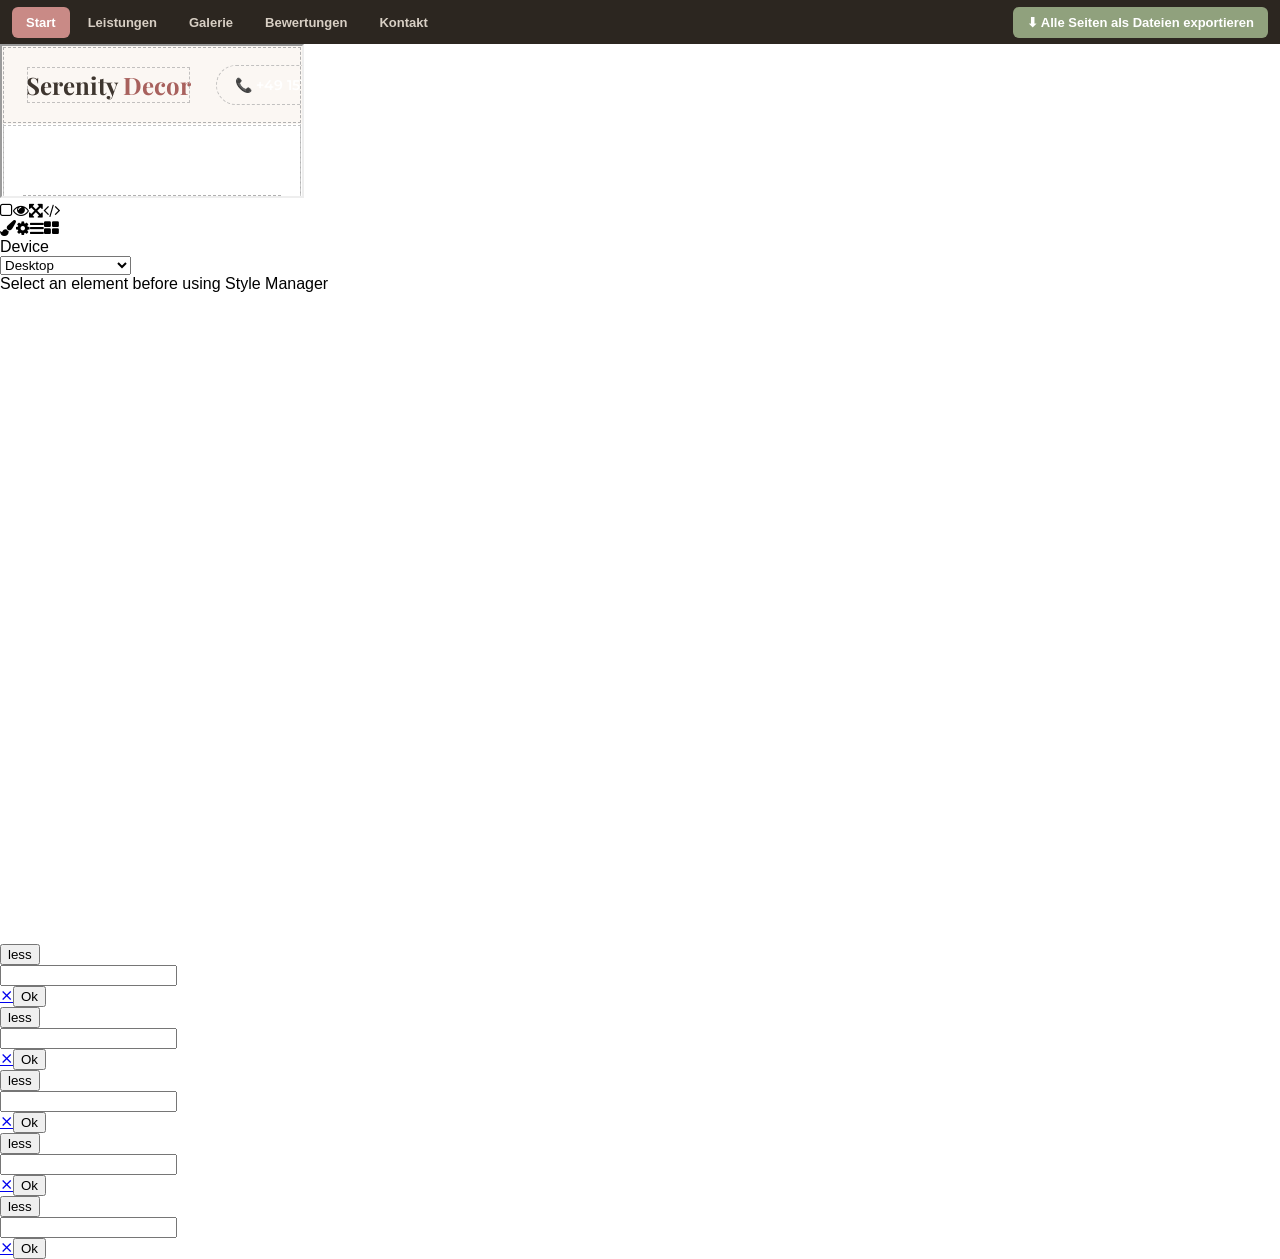
==== index.html @ b0209406 "Initial commit: Serenity Decor GrapesJS test site Co-Authored-By: Claude Sonnet 5 <noreply@anthropic" ====
<!DOCTYPE html>
<html lang="de">
<head>
  <meta charset="UTF-8" />
  <title>Serenity Decor – Editor</title>
  <link rel="stylesheet" href="assets/css/grapes.min.css" />
  <link rel="stylesheet" href="https://cdnjs.cloudflare.com/ajax/libs/font-awesome/4.7.0/css/font-awesome.min.css" />
  <style>
    html, body { margin: 0; height: 100%; font-family: sans-serif; }
    #page-switcher {
      height: 44px;
      background: #2c2620;
      display: flex;
      align-items: center;
      gap: 4px;
      padding: 0 12px;
      box-sizing: border-box;
    }
    #page-switcher button {
      background: transparent;
      border: none;
      color: #d8cfc4;
      font-size: 13px;
      font-weight: 600;
      padding: 8px 14px;
      border-radius: 6px;
      cursor: pointer;
    }
    #page-switcher button:hover { background: #3d362d; color: #fff; }
    #page-switcher button.active { background: #c98a86; color: #fff; }
    #page-switcher .spacer { flex: 1; }
    #page-switcher .export-btn {
      background: #90a17d;
      color: #fff;
    }
    #page-switcher .export-btn:hover { background: #798968; }
    #gjs { height: calc(100vh - 44px); }
  </style>
</head>
<body>
  <div id="page-switcher">
    <button data-page="start" class="active">Start</button>
    <button data-page="leistungen">Leistungen</button>
    <button data-page="galerie">Galerie</button>
    <button data-page="bewertungen">Bewertungen</button>
    <button data-page="kontakt">Kontakt</button>
    <div class="spacer"></div>
    <button class="export-btn" id="export-all-btn">⬇ Alle Seiten als Dateien exportieren</button>
  </div>
  <div id="gjs"></div>

  <script src="assets/grapes.min.js"></script>
  <script>
    // ---------- Wiederkehrende Bausteine (Header/Footer auf jeder Seite) ----------
    var headerHtml = `
<header class="site-header" id="top">
  <div class="header-inner">
    <a class="logo" data-page="start" href="#">Serenity <span>Decor</span></a>
    <nav class="main-nav">
      <a class="nav-link" data-page="start" href="#">Start</a>
      <a class="nav-link" data-page="start" data-anchor="ueber-uns" href="#">Über uns</a>
      <a class="nav-link" data-page="leistungen" href="#">Leistungen</a>
      <a class="nav-link" data-page="galerie" href="#">Galerie</a>
      <a class="nav-link" data-page="bewertungen" href="#">Bewertungen</a>
      <a class="nav-link" data-page="kontakt" href="#">Kontakt</a>
    </nav>
    <a href="tel:+4915146570120" class="btn-call">📞 +49 1514 6570120</a>
  </div>
</header>`;

    var footerHtml = `
<footer class="site-footer">
  <div class="footer-inner">
    <div class="footer-brand">Serenity <span>Decor</span></div>
    <p>Im Hain 10, 35041 Marburg · <a href="tel:+4915146570120">+49 1514 6570120</a></p>
    <p class="footer-links"><a href="#" title="Instagram-Link bitte ergänzen">📷 Instagram</a></p>
    <p class="footer-copy">© 2026 Serenity Decor – Hochzeitsfloristik &amp; Dekoration</p>
  </div>
</footer>`;

    // ---------- Seiteninhalte ----------
    var heroHtml = `
<section class="hero">
  <div class="hero-content">
    <p class="hero-eyebrow">Hochzeitsfloristik &amp; Dekoration in Marburg</p>
    <h1>Ihre Hochzeit,<br>zauberhaft in Szene gesetzt</h1>
    <p class="hero-text">Serenity Decor verwandelt Ihren großen Tag mit liebevoll gestalteten Blumenarrangements und stilvoller Dekoration in ein unvergessliches Erlebnis – ganz nach Ihren Vorstellungen.</p>
    <div class="hero-actions">
      <a href="tel:+4915146570120" class="btn-primary">Jetzt Beratung anfragen</a>
      <a class="btn-secondary" data-page="galerie" href="#">Unsere Arbeiten ansehen</a>
    </div>
    <div class="hero-rating">
      <span class="stars">★★★★★</span>
      <span>5,0 von 12 Google-Bewertungen</span>
    </div>
  </div>
</section>`;

    var aboutHtml = `
<section class="about" id="ueber-uns">
  <div class="about-inner">
    <div class="about-text">
      <p class="section-eyebrow">Über uns</p>
      <h2>Mit Liebe zum Detail für Ihren schönsten Tag</h2>
      <p>Serenity Decor steht in Marburg für individuelle Hochzeitsdekoration und -floristik, die genau zu Ihrer Geschichte passt. Von der ersten Beratung bis zum letzten Handgriff am Hochzeitstag begleiten wir Sie persönlich – mit Gespür für Details, frischen Blumen und einem Konzept, das perfekt zu Ihrem Fest passt.</p>
      <ul class="about-points">
        <li>✨ Individuelle Konzepte statt Standardlösungen</li>
        <li>🌿 Frische, sorgfältig ausgewählte Blumen</li>
        <li>🤍 Persönliche Beratung von Anfang bis Ende</li>
      </ul>
    </div>
    <div class="about-badge">
      <div class="badge-circle">
        <span class="badge-number">5,0</span>
        <span class="badge-stars">★★★★★</span>
        <span class="badge-label">12 Google-<br>Bewertungen</span>
      </div>
    </div>
  </div>
</section>`;

    var servicesHtml = `
<section class="services" id="leistungen-inhalt">
  <p class="section-eyebrow center">Leistungen</p>
  <h2 class="center">Alles für Ihre Traumhochzeit</h2>
  <div class="services-grid">
    <div class="service-card">
      <div class="service-icon">💐</div>
      <h3>Brautstrauß &amp; Ansteckblumen</h3>
      <p>Individuell gestaltete Brautsträuße, Anstecker und Blumenschmuck für das gesamte Hochzeitsteam.</p>
    </div>
    <div class="service-card">
      <div class="service-icon">🌸</div>
      <h3>Raum- &amp; Tischdekoration</h3>
      <p>Stimmungsvolle Dekorationskonzepte für Trauung und Feier – abgestimmt auf Ihre Location und Ihren Stil.</p>
    </div>
    <div class="service-card">
      <div class="service-icon">🕊️</div>
      <h3>Zeremonie &amp; Blumenbögen</h3>
      <p>Blumenbögen, Altar- und Zeremoniedekoration, die Ihrem "Ja-Wort" den perfekten Rahmen geben.</p>
    </div>
    <div class="service-card">
      <div class="service-icon">✨</div>
      <h3>Individuelle Beratung</h3>
      <p>Gemeinsam entwickeln wir ein Konzept, das genau zu Ihrer Persönlichkeit und Ihrem Budget passt.</p>
    </div>
  </div>
</section>`;

    var galleryHtml = `
<section class="gallery" id="galerie-inhalt">
  <p class="section-eyebrow center">Galerie</p>
  <h2 class="center">Ein Eindruck unserer Arbeit</h2>
  <p class="gallery-note center">Echte Fotos folgen – weitere Impressionen finden Sie schon jetzt auf unserem Instagram-Profil.</p>
  <div class="gallery-grid">
    <div class="gallery-item ph-1"><span>🌷</span></div>
    <div class="gallery-item ph-2"><span>💐</span></div>
    <div class="gallery-item ph-3"><span>🌿</span></div>
    <div class="gallery-item ph-4"><span>🕊️</span></div>
    <div class="gallery-item ph-5"><span>🌸</span></div>
    <div class="gallery-item ph-6"><span>✨</span></div>
  </div>
</section>`;

    var testimonialsHtml = `
<section class="testimonials" id="bewertungen-inhalt">
  <p class="section-eyebrow center">Bewertungen</p>
  <h2 class="center">Was unsere Kund:innen sagen</h2>
  <div class="rating-summary">
    <span class="rating-number">5,0</span>
    <span class="rating-stars">★★★★★</span>
    <span class="rating-count">12 Bewertungen bei Google</span>
  </div>
  <div class="testimonial-grid">
    <div class="testimonial-card">
      <div class="testimonial-stars">★★★★★</div>
      <p>„We were so happy with our wedding decorations! Everything was beautifully done, exactly as we envisioned, and even better than expected.“</p>
      <span class="testimonial-author">– Anita K.</span>
    </div>
    <div class="testimonial-card">
      <div class="testimonial-stars">★★★★★</div>
      <p>„I am absolutely delighted with the service and creativity of this decoration and floral company. Every detail was thoughtfully planned and executed to perfection.“</p>
      <span class="testimonial-author">– Katja R.</span>
    </div>
    <div class="testimonial-card">
      <div class="testimonial-stars">★★★★★</div>
      <p>„Tolle Dekoration, große Auswahl und freundlicher Service. Wir waren sehr zufrieden und können das Unternehmen gerne weiterempfehlen.“</p>
      <span class="testimonial-author">– Emil B.</span>
    </div>
    <div class="testimonial-card">
      <div class="testimonial-stars">★★★★★</div>
      <p>„Sehr kompetente und freundliche Beratung! Bin total zufrieden, die Einrichtung war super! Vielen Dank.“</p>
      <span class="testimonial-author">– Dasha</span>
    </div>
    <div class="testimonial-card">
      <div class="testimonial-stars">★★★★★</div>
      <p>„Wunderschöne Blumenarrangements und erstklassiger Service. Absolut empfehlenswert! Die Blumen waren frisch, liebevoll gestaltet und genau nach meinen Wünschen.“</p>
      <span class="testimonial-author">– Nadiya K.</span>
    </div>
    <div class="testimonial-card">
      <div class="testimonial-stars">★★★★★</div>
      <p>„Ausgezeichnetes Unternehmen! Alles wurde schnell, effizient und professionell erledigt. Ich kann sie uneingeschränkt empfehlen!“</p>
      <span class="testimonial-author">– Rostislav S.</span>
    </div>
  </div>
  <div class="center">
    <a class="btn-secondary" href="https://www.google.com/maps/place/Serenity+Decor/@50.8335557,8.7577861,17z/data=!4m7!3m6!1s0x47bc63000c067361:0x24277136faa9cd82!4b1!8m2!3d50.8335523!4d8.760361!16s%2Fg%2F11zbqkp6zj" target="_blank" rel="noopener">Alle Bewertungen bei Google ansehen</a>
  </div>
</section>`;

    var contactHtml = `
<section class="contact" id="kontakt-inhalt">
  <div class="contact-inner">
    <div class="contact-info">
      <p class="section-eyebrow">Kontakt</p>
      <h2>Lassen Sie uns Ihre Hochzeit planen</h2>
      <p>Melden Sie sich gerne für ein unverbindliches Beratungsgespräch – wir freuen uns darauf, Ihre Ideen kennenzulernen.</p>
      <ul class="contact-list">
        <li>📍 Im Hain 10, 35041 Marburg</li>
        <li>📞 <a href="tel:+4915146570120">+49 1514 6570120</a></li>
        <li>⭐ 5,0 · 12 Bewertungen bei Google</li>
      </ul>
      <a href="tel:+4915146570120" class="btn-primary">Jetzt anrufen</a>
    </div>
    <div class="contact-map">
      <iframe src="https://www.google.com/maps?q=Serenity+Decor+Im+Hain+10+35041+Marburg&output=embed" width="100%" height="350" style="border:0; border-radius: 16px;" allowfullscreen="" loading="lazy" referrerpolicy="no-referrer-when-downgrade"></iframe>
    </div>
  </div>
</section>`;

    // ---------- Gemeinsames CSS (gilt für alle Seiten) ----------
    var pageCss = `
:root {
  --ivory: #fbf7f2;
  --ivory-dark: #f3ebe2;
  --rose: #c98a86;
  --rose-dark: #a8615d;
  --sage: #90a17d;
  --sage-dark: #798968;
  --charcoal: #3e362f;
  --text-muted: #7c7268;
  --gold: #c9a15a;
  --font-display: 'Playfair Display', Georgia, serif;
  --font-body: 'Montserrat', 'Segoe UI', sans-serif;
}
* { box-sizing: border-box; }
html, body {
  margin: 0;
  padding: 0;
  font-family: var(--font-body);
  color: var(--charcoal);
  background: var(--ivory);
  line-height: 1.6;
}
h1, h2, h3 { font-family: var(--font-display); font-weight: 600; margin: 0 0 16px; color: var(--charcoal); }
p { margin: 0 0 16px; color: var(--text-muted); }
a { text-decoration: none; color: inherit; }
.center { text-align: center; }
.section-eyebrow {
  text-transform: uppercase;
  letter-spacing: 2px;
  font-size: 13px;
  font-weight: 600;
  color: var(--rose-dark);
  margin-bottom: 10px;
}

/* Header */
.site-header {
  position: sticky;
  top: 0;
  z-index: 50;
  background: rgba(251, 247, 242, 0.92);
  backdrop-filter: blur(6px);
  border-bottom: 1px solid var(--ivory-dark);
}
.header-inner {
  max-width: 1140px;
  margin: 0 auto;
  padding: 18px 24px;
  display: flex;
  align-items: center;
  justify-content: space-between;
  gap: 24px;
}
.logo {
  font-family: var(--font-display);
  font-size: 24px;
  font-weight: 700;
  color: var(--charcoal);
  white-space: nowrap;
  cursor: pointer;
}
.logo span { color: var(--rose-dark); }
.main-nav { display: flex; gap: 26px; flex-wrap: wrap; }
.main-nav a {
  font-size: 14px;
  font-weight: 500;
  color: var(--charcoal);
  transition: color 0.2s;
  cursor: pointer;
  padding-bottom: 2px;
  border-bottom: 2px solid transparent;
}
.main-nav a:hover { color: var(--rose-dark); }
.main-nav a.active { color: var(--rose-dark); border-bottom-color: var(--rose-dark); }
.btn-call {
  background: var(--rose);
  color: #fff;
  padding: 10px 20px;
  border-radius: 30px;
  font-size: 14px;
  font-weight: 600;
  white-space: nowrap;
  transition: background 0.2s;
}
.btn-call:hover { background: var(--rose-dark); }

/* Hero */
.hero {
  padding: 100px 24px 90px;
  background: radial-gradient(circle at 20% 20%, #f6e3de 0%, var(--ivory) 55%), linear-gradient(180deg, var(--ivory) 0%, var(--ivory-dark) 100%);
  text-align: center;
}
.hero-content { max-width: 760px; margin: 0 auto; }
.hero-eyebrow {
  text-transform: uppercase;
  letter-spacing: 2px;
  font-size: 13px;
  font-weight: 600;
  color: var(--sage-dark);
  margin-bottom: 18px;
}
.hero h1 {
  font-size: 48px;
  line-height: 1.2;
  margin-bottom: 22px;
}
.hero-text { font-size: 17px; max-width: 560px; margin: 0 auto 32px; }
.hero-actions {
  display: flex;
  gap: 16px;
  justify-content: center;
  flex-wrap: wrap;
  margin-bottom: 28px;
}
.btn-primary {
  background: var(--rose);
  color: #fff;
  padding: 14px 30px;
  border-radius: 30px;
  font-weight: 600;
  font-size: 15px;
  transition: background 0.2s, transform 0.2s;
  display: inline-block;
  cursor: pointer;
}
.btn-primary:hover { background: var(--rose-dark); transform: translateY(-2px); }
.btn-secondary {
  background: transparent;
  color: var(--charcoal);
  padding: 14px 30px;
  border-radius: 30px;
  font-weight: 600;
  font-size: 15px;
  border: 2px solid var(--charcoal);
  transition: all 0.2s;
  display: inline-block;
  cursor: pointer;
}
.btn-secondary:hover { background: var(--charcoal); color: #fff; }
.hero-rating {
  display: flex;
  gap: 10px;
  justify-content: center;
  align-items: center;
  font-size: 14px;
  color: var(--text-muted);
  font-weight: 600;
}
.stars, .rating-stars, .badge-stars, .testimonial-stars { color: var(--gold); letter-spacing: 2px; }

/* About */
.about { padding: 90px 24px; }
.about-inner {
  max-width: 1140px;
  margin: 0 auto;
  display: grid;
  grid-template-columns: 1.4fr 0.8fr;
  gap: 60px;
  align-items: center;
}
.about-text h2 { font-size: 34px; }
.about-points { list-style: none; padding: 0; margin: 24px 0 0; }
.about-points li { margin-bottom: 12px; font-weight: 500; }
.about-badge { display: flex; justify-content: center; }
.badge-circle {
  width: 220px;
  height: 220px;
  border-radius: 50%;
  background: linear-gradient(135deg, var(--rose) 0%, var(--sage) 100%);
  color: #fff;
  display: flex;
  flex-direction: column;
  align-items: center;
  justify-content: center;
  text-align: center;
  box-shadow: 0 20px 40px rgba(168, 97, 93, 0.25);
}
.badge-number { font-family: var(--font-display); font-size: 42px; font-weight: 700; }
.badge-stars { color: #fff8e6; margin: 4px 0; }
.badge-label { font-size: 12px; opacity: 0.9; }

/* Services */
.services { padding: 90px 24px; background: var(--ivory-dark); min-height: calc(100vh - 74px); }
.services h2 { font-size: 34px; max-width: 600px; margin: 0 auto 50px; }
.services-grid {
  max-width: 1140px;
  margin: 0 auto;
  display: grid;
  grid-template-columns: repeat(4, 1fr);
  gap: 24px;
}
.service-card {
  background: #fff;
  padding: 32px 24px;
  border-radius: 18px;
  text-align: center;
  box-shadow: 0 10px 30px rgba(62, 54, 47, 0.06);
  transition: transform 0.2s;
}
.service-card:hover { transform: translateY(-6px); }
.service-icon { font-size: 36px; margin-bottom: 16px; }
.service-card h3 { font-size: 18px; margin-bottom: 10px; }
.service-card p { font-size: 14px; margin-bottom: 0; }

/* Gallery */
.gallery { padding: 90px 24px; min-height: calc(100vh - 74px); }
.gallery h2 { font-size: 34px; max-width: 600px; margin: 0 auto 10px; }
.gallery-note { max-width: 500px; margin: 0 auto 40px; font-size: 14px; }
.gallery-grid {
  max-width: 1140px;
  margin: 0 auto;
  display: grid;
  grid-template-columns: repeat(3, 1fr);
  gap: 20px;
}
.gallery-item {
  aspect-ratio: 4 / 3;
  border-radius: 18px;
  display: flex;
  align-items: center;
  justify-content: center;
  font-size: 48px;
}
.ph-1 { background: linear-gradient(135deg, #f3d9d4, #e8b8b0); }
.ph-2 { background: linear-gradient(135deg, #e3ead9, #c3d4ae); }
.ph-3 { background: linear-gradient(135deg, #f6e9dc, #e8cfa9); }
.ph-4 { background: linear-gradient(135deg, #ece1f0, #d3b8dd); }
.ph-5 { background: linear-gradient(135deg, #fde3e9, #f3b8c6); }
.ph-6 { background: linear-gradient(135deg, #dfeee8, #b3d8c9); }

/* Testimonials */
.testimonials { padding: 90px 24px; background: var(--ivory-dark); min-height: calc(100vh - 74px); }
.testimonials h2 { font-size: 34px; max-width: 600px; margin: 0 auto 24px; }
.rating-summary {
  display: flex;
  gap: 14px;
  align-items: center;
  justify-content: center;
  margin-bottom: 46px;
  font-weight: 600;
}
.rating-number { font-family: var(--font-display); font-size: 28px; }
.rating-count { color: var(--text-muted); font-weight: 500; font-size: 14px; }
.testimonial-grid {
  max-width: 1140px;
  margin: 0 auto 40px;
  display: grid;
  grid-template-columns: repeat(3, 1fr);
  gap: 24px;
}
.testimonial-card {
  background: #fff;
  padding: 28px 24px;
  border-radius: 18px;
  box-shadow: 0 10px 30px rgba(62, 54, 47, 0.06);
}
.testimonial-card p { font-size: 14px; color: var(--charcoal); margin-bottom: 16px; }
.testimonial-author { font-size: 13px; font-weight: 600; color: var(--rose-dark); }

/* Contact */
.contact { padding: 90px 24px; min-height: calc(100vh - 74px); }
.contact-inner {
  max-width: 1140px;
  margin: 0 auto;
  display: grid;
  grid-template-columns: 1fr 1fr;
  gap: 50px;
  align-items: center;
}
.contact-info h2 { font-size: 34px; }
.contact-list { list-style: none; padding: 0; margin: 24px 0 32px; }
.contact-list li { margin-bottom: 12px; font-weight: 500; }
.contact-list a { color: var(--rose-dark); font-weight: 600; }
.contact-map iframe { display: block; width: 100%; }

/* Footer */
.site-footer { background: var(--charcoal); color: #f3ebe2; padding: 50px 24px; }
.footer-inner { max-width: 1140px; margin: 0 auto; text-align: center; }
.footer-brand { font-family: var(--font-display); font-size: 22px; margin-bottom: 10px; }
.footer-brand span { color: var(--rose); }
.footer-inner p { color: #cfc3b8; font-size: 14px; margin-bottom: 8px; }
.footer-links a { color: #f3ebe2; font-weight: 600; }
.footer-copy { font-size: 12px; opacity: 0.7; margin-top: 16px; }

/* Responsive */
@media (max-width: 900px) {
  .main-nav { display: none; }
  .hero h1 { font-size: 34px; }
  .about-inner { grid-template-columns: 1fr; }
  .about-badge { order: -1; }
  .services-grid { grid-template-columns: repeat(2, 1fr); }
  .testimonial-grid { grid-template-columns: 1fr; }
  .contact-inner { grid-template-columns: 1fr; }
}
@media (max-width: 560px) {
  .services-grid { grid-template-columns: 1fr; }
  .gallery-grid { grid-template-columns: repeat(2, 1fr); }
  .hero { padding: 70px 20px 60px; }
}
`;

    // ---------- Seiten zusammensetzen ----------
    var pages = [
      { id: 'start', name: 'Start', body: heroHtml + aboutHtml },
      { id: 'leistungen', name: 'Leistungen', body: servicesHtml },
      { id: 'galerie', name: 'Galerie', body: galleryHtml },
      { id: 'bewertungen', name: 'Bewertungen', body: testimonialsHtml },
      { id: 'kontakt', name: 'Kontakt', body: contactHtml }
    ];

    var editor = grapesjs.init({
      container: '#gjs',
      height: '100%',
      fromElement: false,
      storageManager: { type: 'local', id: 'serenity-decor-v2-', autosave: true, stepsBeforeSave: 1 },
      canvas: {
        styles: [
          'https://fonts.googleapis.com/css2?family=Playfair+Display:wght@600;700&family=Montserrat:wght@400;500;600;700&display=swap'
        ]
      },
      blockManager: {
        appendTo: '#blocks',
        blocks: [
          { id: 'section', label: 'Sektion', category: 'Layout', content: '<section style="padding:60px 24px;"><div style="max-width:1140px;margin:0 auto;"><h2>Neue Sektion</h2><p>Text hier einfügen …</p></div></section>' },
          { id: 'text', label: 'Text', category: 'Basis', content: '<p>Neuer Textabschnitt – hier klicken und bearbeiten.</p>' },
          { id: 'heading', label: 'Überschrift', category: 'Basis', content: '<h2>Neue Überschrift</h2>' },
          { id: 'image', label: 'Bild', category: 'Basis', content: { type: 'image' } },
          { id: 'button', label: 'Button', category: 'Basis', content: '<a class="btn-primary" href="#">Button-Text</a>' },
          { id: 'two-col', label: '2 Spalten', category: 'Layout', content: '<div style="display:flex;gap:24px;padding:40px 24px;"><div style="flex:1;">Spalte 1</div><div style="flex:1;">Spalte 2</div></div>' }
        ]
      },
      pageManager: {
        pages: pages.map(function (p) {
          return { id: p.id, name: p.name, component: headerHtml + p.body + footerHtml, styles: pageCss };
        }),
        selected: 'start'
      },
    });

    // ---------- Navigation innerhalb des Editors: Klick auf Menüpunkt wechselt die Seite ----------
    var pendingAnchor = null;

    function highlightActiveNav(doc, pageId) {
      var links = doc.querySelectorAll('[data-page]');
      links.forEach(function (el) {
        el.classList.toggle('active', el.getAttribute('data-page') === pageId);
      });
    }

    function bindNavClicks(win, pageId) {
      var doc = win.document;
      highlightActiveNav(doc, pageId);
      doc.body.addEventListener('click', function (e) {
        var link = e.target.closest('[data-page]');
        if (!link) return;
        e.preventDefault();
        var targetPage = link.getAttribute('data-page');
        var anchor = link.getAttribute('data-anchor');
        if (targetPage === editor.Pages.getSelected().getId() && anchor) {
          var el = doc.getElementById(anchor);
          el && el.scrollIntoView({ behavior: 'smooth' });
          return;
        }
        pendingAnchor = anchor || null;
        editor.Pages.select(targetPage);
      });
    }

    editor.on('canvas:frame:load:body', function (e) {
      var pageId = editor.Pages.getSelected().getId();
      bindNavClicks(e.window, pageId);
      if (pendingAnchor) {
        var target = pendingAnchor;
        pendingAnchor = null;
        setTimeout(function () {
          var el = e.window.document.getElementById(target);
          el && el.scrollIntoView({ behavior: 'smooth' });
        }, 60);
      }
    });

    // ---------- Eigene Seiten-Schaltfläche oben (unabhängig vom Editor-Panel) ----------
    var switcherButtons = document.querySelectorAll('#page-switcher button[data-page]');
    switcherButtons.forEach(function (btn) {
      btn.addEventListener('click', function () {
        editor.Pages.select(btn.getAttribute('data-page'));
      });
    });
    editor.on('page:select', function (page) {
      var id = page.getId();
      switcherButtons.forEach(function (btn) {
        btn.classList.toggle('active', btn.getAttribute('data-page') === id);
      });
    });

    // ---------- Export: erzeugt aus den Seiten echte, eigenständige HTML-Dateien ----------
    var fileNameByPage = {
      start: 'index.html',
      leistungen: 'leistungen.html',
      galerie: 'galerie.html',
      bewertungen: 'bewertungen.html',
      kontakt: 'kontakt.html'
    };
    var titleByPage = {
      start: 'Serenity Decor – Hochzeitsfloristik & Dekoration in Marburg',
      leistungen: 'Leistungen – Serenity Decor',
      galerie: 'Galerie – Serenity Decor',
      bewertungen: 'Bewertungen – Serenity Decor',
      kontakt: 'Kontakt – Serenity Decor'
    };

    function toRealLink(html) {
      // Ersetzt die editor-internen data-page-Links durch echte href-Ziele
      Object.keys(fileNameByPage).forEach(function (pid) {
        var target = fileNameByPage[pid];
        html = html.split('data-page="' + pid + '" data-anchor="ueber-uns" href="#"')
          .join('href="index.html#ueber-uns"');
        html = html.split('data-page="' + pid + '" href="#"')
          .join('href="' + target + '"');
      });
      return html;
    }

    function buildStandaloneDoc(pageId) {
      var comp = editor.Pages.get(pageId).getMainComponent();
      var html = editor.getHtml({ component: comp });
      html = toRealLink(html);
      return '<!DOCTYPE html>\n<html lang="de">\n<head>\n<meta charset="UTF-8" />\n' +
        '<meta name="viewport" content="width=device-width, initial-scale=1" />\n' +
        '<title>' + titleByPage[pageId] + '</title>\n' +
        '<link rel="stylesheet" href="https://fonts.googleapis.com/css2?family=Playfair+Display:wght@600;700&family=Montserrat:wght@400;500;600;700&display=swap" />\n' +
        '<style>' + pageCss + '</style>\n</head>\n<body>\n' + html + '\n</body>\n</html>\n';
    }

    function downloadFile(filename, content) {
      var blob = new Blob([content], { type: 'text/html;charset=utf-8' });
      var url = URL.createObjectURL(blob);
      var a = document.createElement('a');
      a.href = url;
      a.download = filename;
      document.body.appendChild(a);
      a.click();
      document.body.removeChild(a);
      setTimeout(function () { URL.revokeObjectURL(url); }, 2000);
    }

    document.getElementById('export-all-btn').addEventListener('click', function () {
      pages.forEach(function (p, i) {
        setTimeout(function () {
          downloadFile(fileNameByPage[p.id], buildStandaloneDoc(p.id));
        }, i * 300); // leicht versetzt, damit der Browser nicht alle Downloads gleichzeitig blockiert
      });
    });
  </script>
</body>
</html>
---- assets/css/grapes.min.css ----
.CodeMirror{font-family:monospace;height:300px;color:black;direction:ltr}.CodeMirror-lines{padding:4px 0}.CodeMirror pre.CodeMirror-line,.CodeMirror pre.CodeMirror-line-like{padding:0 4px}.CodeMirror-scrollbar-filler,.CodeMirror-gutter-filler{background-color:white}.CodeMirror-gutters{border-right:1px solid #ddd;background-color:#f7f7f7;white-space:nowrap}.CodeMirror-linenumber{padding:0 3px 0 5px;min-width:20px;text-align:right;color:#999;white-space:nowrap}.CodeMirror-guttermarker{color:black}.CodeMirror-guttermarker-subtle{color:#999}.CodeMirror-cursor{border-left:1px solid black;border-right:none;width:0}.CodeMirror div.CodeMirror-secondarycursor{border-left:1px solid silver}.cm-fat-cursor .CodeMirror-cursor{width:auto;border:0 !important;background:#7e7}.cm-fat-cursor div.CodeMirror-cursors{z-index:1}.cm-fat-cursor-mark{background-color:rgba(20, 255, 20, 0.5);-webkit-animation:blink 1.06s steps(1) infinite;-moz-animation:blink 1.06s steps(1) infinite;animation:blink 1.06s steps(1) infinite}.cm-animate-fat-cursor{width:auto;-webkit-animation:blink 1.06s steps(1) infinite;-moz-animation:blink 1.06s steps(1) infinite;animation:blink 1.06s steps(1) infinite;background-color:#7e7}@-moz-keyframes blink{50%{background-color:transparent}}@-webkit-keyframes blink{50%{background-color:transparent}}@keyframes blink{50%{background-color:transparent}}.cm-tab{display:inline-block;text-decoration:inherit}.CodeMirror-rulers{position:absolute;left:0;right:0;top:-50px;bottom:0;overflow:hidden}.CodeMirror-ruler{border-left:1px solid #ccc;top:0;bottom:0;position:absolute}.cm-s-default .cm-header{color:blue}.cm-s-default .cm-quote{color:#090}.cm-negative{color:#d44}.cm-positive{color:#292}.cm-header,.cm-strong{font-weight:bold}.cm-em{font-style:italic}.cm-link{text-decoration:underline}.cm-strikethrough{text-decoration:line-through}.cm-s-default .cm-keyword{color:#708}.cm-s-default .cm-atom{color:#219}.cm-s-default .cm-number{color:#164}.cm-s-default .cm-def{color:blue}.cm-s-default .cm-variable-2{color:#05a}.cm-s-default .cm-variable-3,.cm-s-default .cm-type{color:#085}.cm-s-default .cm-comment{color:#a50}.cm-s-default .cm-string{color:#a11}.cm-s-default .cm-string-2{color:#f50}.cm-s-default .cm-meta{color:#555}.cm-s-default .cm-qualifier{color:#555}.cm-s-default .cm-builtin{color:#30a}.cm-s-default .cm-bracket{color:#997}.cm-s-default .cm-tag{color:#170}.cm-s-default .cm-attribute{color:#00c}.cm-s-default .cm-hr{color:#999}.cm-s-default .cm-link{color:#00c}.cm-s-default .cm-error{color:red}.cm-invalidchar{color:red}.CodeMirror-composing{border-bottom:2px solid}div.CodeMirror span.CodeMirror-matchingbracket{color:#0b0}div.CodeMirror span.CodeMirror-nonmatchingbracket{color:#a22}.CodeMirror-matchingtag{background:rgba(255, 150, 0, 0.3)}.CodeMirror-activeline-background{background:#e8f2ff}.CodeMirror{position:relative;overflow:hidden;background:white}.CodeMirror-scroll{overflow:scroll !important;margin-bottom:-50px;margin-right:-50px;padding-bottom:50px;height:100%;outline:none;position:relative}.CodeMirror-sizer{position:relative;border-right:50px solid transparent}.CodeMirror-vscrollbar,.CodeMirror-hscrollbar,.CodeMirror-scrollbar-filler,.CodeMirror-gutter-filler{position:absolute;z-index:6;display:none;outline:none}.CodeMirror-vscrollbar{right:0;top:0;overflow-x:hidden;overflow-y:scroll}.CodeMirror-hscrollbar{bottom:0;left:0;overflow-y:hidden;overflow-x:scroll}.CodeMirror-scrollbar-filler{right:0;bottom:0}.CodeMirror-gutter-filler{left:0;bottom:0}.CodeMirror-gutters{position:absolute;left:0;top:0;min-height:100%;z-index:3}.CodeMirror-gutter{white-space:normal;height:100%;display:inline-block;vertical-align:top;margin-bottom:-50px}.CodeMirror-gutter-wrapper{position:absolute;z-index:4;background:none !important;border:none !important}.CodeMirror-gutter-background{position:absolute;top:0;bottom:0;z-index:4}.CodeMirror-gutter-elt{position:absolute;cursor:default;z-index:4}.CodeMirror-gutter-wrapper ::selection{background-color:transparent}.CodeMirror-gutter-wrapper ::-moz-selection{background-color:transparent}.CodeMirror-lines{cursor:text;min-height:1px}.CodeMirror pre.CodeMirror-line,.CodeMirror pre.CodeMirror-line-like{-moz-border-radius:0;-webkit-border-radius:0;border-radius:0;border-width:0;background:transparent;font-family:inherit;font-size:inherit;margin:0;white-space:pre;word-wrap:normal;line-height:inherit;color:inherit;z-index:2;position:relative;overflow:visible;-webkit-tap-highlight-color:transparent;-webkit-font-variant-ligatures:contextual;font-variant-ligatures:contextual}.CodeMirror-wrap pre.CodeMirror-line,.CodeMirror-wrap pre.CodeMirror-line-like{word-wrap:break-word;white-space:pre-wrap;word-break:normal}.CodeMirror-linebackground{position:absolute;left:0;right:0;top:0;bottom:0;z-index:0}.CodeMirror-linewidget{position:relative;z-index:2;padding:.1px}.CodeMirror-rtl pre{direction:rtl}.CodeMirror-code{outline:none}.CodeMirror-scroll,.CodeMirror-sizer,.CodeMirror-gutter,.CodeMirror-gutters,.CodeMirror-linenumber{-moz-box-sizing:content-box;box-sizing:content-box}.CodeMirror-measure{position:absolute;width:100%;height:0;overflow:hidden;visibility:hidden}.CodeMirror-cursor{position:absolute;pointer-events:none}.CodeMirror-measure pre{position:static}div.CodeMirror-cursors{visibility:hidden;position:relative;z-index:3}div.CodeMirror-dragcursors{visibility:visible}.CodeMirror-focused div.CodeMirror-cursors{visibility:visible}.CodeMirror-selected{background:#d9d9d9}.CodeMirror-focused .CodeMirror-selected{background:#d7d4f0}.CodeMirror-crosshair{cursor:crosshair}.CodeMirror-line::selection,.CodeMirror-line>span::selection,.CodeMirror-line>span>span::selection{background:#d7d4f0}.CodeMirror-line::-moz-selection,.CodeMirror-line>span::-moz-selection,.CodeMirror-line>span>span::-moz-selection{background:#d7d4f0}.cm-searching{background-color:#ffa;background-color:rgba(255, 255, 0, 0.4)}.cm-force-border{padding-right:.1px}@media print{.CodeMirror div.CodeMirror-cursors{visibility:hidden}}.cm-tab-wrap-hack:after{content:""}span.CodeMirror-selectedtext{background:none}.cm-s-hopscotch.CodeMirror{background:#322931;color:#d5d3d5}.cm-s-hopscotch div.CodeMirror-selected{background:#433b42 !important}.cm-s-hopscotch .CodeMirror-gutters{background:#322931;border-right:0px}.cm-s-hopscotch .CodeMirror-linenumber{color:#797379}.cm-s-hopscotch .CodeMirror-cursor{border-left:1px solid #989498 !important}.cm-s-hopscotch span.cm-comment{color:#b33508}.cm-s-hopscotch span.cm-atom{color:#c85e7c}.cm-s-hopscotch span.cm-number{color:#c85e7c}.cm-s-hopscotch span.cm-property,.cm-s-hopscotch span.cm-attribute{color:#8fc13e}.cm-s-hopscotch span.cm-keyword{color:#dd464c}.cm-s-hopscotch span.cm-string{color:#fdcc59}.cm-s-hopscotch span.cm-variable{color:#8fc13e}.cm-s-hopscotch span.cm-variable-2{color:#1290bf}.cm-s-hopscotch span.cm-def{color:#fd8b19}.cm-s-hopscotch span.cm-error{background:#dd464c;color:#989498}.cm-s-hopscotch span.cm-bracket{color:#d5d3d5}.cm-s-hopscotch span.cm-tag{color:#dd464c}.cm-s-hopscotch span.cm-link{color:#c85e7c}.cm-s-hopscotch .CodeMirror-matchingbracket{text-decoration:underline;color:white !important}.cm-s-hopscotch .CodeMirror-activeline-background{background:#302020}.gjs-is__grab,.gjs-is__grab *{cursor:grab !important}.gjs-is__grabbing,.gjs-is__grabbing *{-moz-user-select:none;-khtml-user-select:none;-webkit-user-select:none;-ms-user-select:none;-o-user-select:none;user-select:none;cursor:grabbing !important}:root{--gjs-main-color: #444;--gjs-primary-color: #444;--gjs-secondary-color: #ddd;--gjs-tertiary-color: #804f7b;--gjs-quaternary-color: #d278c9;--gjs-font-color: #ddd;--gjs-font-color-active: #f8f8f8;--gjs-main-dark-color: rgba(0, 0, 0, 0.2);--gjs-secondary-dark-color: rgba(0, 0, 0, 0.1);--gjs-main-light-color: rgba(255, 255, 255, 0.1);--gjs-secondary-light-color: rgba(255, 255, 255, 0.7);--gjs-soft-light-color: rgba(255, 255, 255, 0.015);--gjs-color-blue: #3b97e3;--gjs-color-red: #dd3636;--gjs-color-yellow: #ffca6f;--gjs-color-green: #62c462;--gjs-left-width: 15%;--gjs-color-highlight: #71b7f1;--gjs-color-warn: #ffca6f;--gjs-handle-margin: -5px;--gjs-light-border: rgba(255, 255, 255, 0.05);--gjs-arrow-color: rgba(255, 255, 255, 0.7);--gjs-dark-text-shadow: rgba(0, 0, 0, 0.2);--gjs-color-input-padding: 22px;--gjs-input-padding: 5px;--gjs-padding-elem-classmanager: 5px 6px;--gjs-upload-padding: 150px 10px;--gjs-animation-duration: 0.2s;--gjs-main-font: Helvetica, sans-serif;--gjs-font-size: 0.75rem;--gjs-placeholder-background-color: var(--gjs-color-green);--gjs-canvas-top: 40px;--gjs-flex-item-gap: 5px}.gjs-bg-main,.gjs-off-prv,.gjs-sm-colorp-c{background-color:var(--gjs-main-color)}.gjs-color-main,.gjs-off-prv,.gjs-sm-stack #gjs-sm-add{color:var(--gjs-font-color);fill:var(--gjs-font-color)}.gjs-color-active{color:var(--gjs-font-color-active);fill:var(--gjs-font-color-active)}.gjs-color-warn{color:var(--gjs-color-warn);fill:var(--gjs-color-warn)}.gjs-color-hl{color:var(--gjs-color-highlight);fill:var(--gjs-color-highlight)}.gjs-invis-invis,.gjs-clm-tags #gjs-clm-new,.gjs-no-app{background-color:rgba(0,0,0,0);border:none;color:inherit}.gjs-no-app{height:10px}.opac50{opacity:.5;filter:alpha(opacity=50)}.gjs-checker-bg,.gjs-field-colorp-c,.checker-bg,.gjs-sm-layer-preview{background-image:url("[data-uri]")}.gjs-no-user-select,.gjs-grabbing,.gjs-grabbing *,.gjs-rte-toolbar,.gjs-layer-name{-moz-user-select:none;-khtml-user-select:none;-webkit-user-select:none;-ms-user-select:none;-o-user-select:none;user-select:none}.gjs-no-pointer-events,.gjs-resizer-c,.gjs-margin-v-el,.gjs-padding-v-el,.gjs-fixedmargin-v-el,.gjs-fixedpadding-v-el{pointer-events:none}.no-select,.gjs-clm-tags #gjs-clm-close,.gjs-com-no-select,.gjs-com-no-select img,.gjs-category-title,.gjs-layer-title,.gjs-block-category .gjs-title,.gjs-sm-sector-title,.gjs-trait-category .gjs-title{-moz-user-select:none;-khtml-user-select:none;-webkit-user-select:none;-ms-user-select:none;-o-user-select:none;user-select:none}.clear{clear:both}.gjs-category-open,.gjs-block-category.gjs-open,.gjs-sm-sector.gjs-sm-open,.gjs-trait-category.gjs-open{border-bottom:1px solid rgba(0,0,0,.25)}.gjs-category-title,.gjs-layer-title,.gjs-block-category .gjs-title,.gjs-sm-sector-title,.gjs-trait-category .gjs-title{font-weight:lighter;background-color:var(--gjs-secondary-dark-color);letter-spacing:1px;padding:9px 10px 9px 20px;border-bottom:1px solid rgba(0,0,0,.25);text-align:left;position:relative;cursor:pointer}.btn-cl,.gjs-am-close,.gjs-mdl-btn-close{opacity:.3;filter:alpha(opacity=30);font-size:25px;cursor:pointer}.btn-cl:hover,.gjs-am-close:hover,.gjs-mdl-btn-close:hover{opacity:.7;filter:alpha(opacity=70)}.gjs-traits-label{border-bottom:1px solid var(--gjs-main-dark-color);font-weight:lighter;margin-bottom:5px;padding:10px;text-align:left}.gjs-label-wrp{width:30%;min-width:30%}.gjs-field-wrp{flex-grow:1}.gjs-traits-c,.gjs-traits-cs{display:flex;flex-direction:column}.gjs-trait-categories{display:flex;flex-direction:column}.gjs-trait-category{width:100%}.gjs-trait-category .gjs-caret-icon{margin-right:5px}.gjs-trt-header{font-weight:lighter;padding:10px}.gjs-trt-trait{display:flex;justify-content:flex-start;padding:5px 10px;font-weight:lighter;align-items:center;text-align:left;gap:5px}.gjs-trt-traits{font-size:var(--gjs-font-size)}.gjs-trt-trait .gjs-label{text-align:left;text-overflow:ellipsis;overflow:hidden}.gjs-guide-info{position:absolute}.gjs-guide-info__content{position:absolute;height:100%;display:flex;width:100%;padding:5px}.gjs-guide-info__line{position:relative;margin:auto}.gjs-guide-info__line::before,.gjs-guide-info__line::after{content:"";display:block;position:absolute;background-color:inherit}.gjs-guide-info__y{padding:0 5px}.gjs-guide-info__y .gjs-guide-info__content{justify-content:center}.gjs-guide-info__y .gjs-guide-info__line{width:100%;height:1px}.gjs-guide-info__y .gjs-guide-info__line::before,.gjs-guide-info__y .gjs-guide-info__line::after{width:1px;height:10px;top:0;bottom:0;left:0;margin:auto}.gjs-guide-info__y .gjs-guide-info__line::after{left:auto;right:0}.gjs-guide-info__x{padding:5px 0}.gjs-guide-info__x .gjs-guide-info__content{align-items:center}.gjs-guide-info__x .gjs-guide-info__line{height:100%;width:1px}.gjs-guide-info__x .gjs-guide-info__line::before,.gjs-guide-info__x .gjs-guide-info__line::after{width:10px;height:1px;left:0;right:0;top:0;margin:auto;transform:translateX(-50%)}.gjs-guide-info__x .gjs-guide-info__line::after{top:auto;bottom:0}.gjs-badge{white-space:nowrap}.gjs-badge__icon{vertical-align:middle;display:inline-block;width:15px;height:15px}.gjs-badge__icon svg{fill:currentColor}.gjs-badge__name{display:inline-block;vertical-align:middle}.gjs-frame-wrapper{position:absolute;width:100%;height:100%;left:0;right:0;margin:auto}.gjs-frame-wrapper--anim{transition:width .35s ease,height .35s ease}.gjs-frame-wrapper__top{transform:translateY(-100%) translateX(-50%);display:flex;padding:5px 0;position:absolute;width:100%;left:50%;top:0}.gjs-frame-wrapper__top-r{margin-left:auto}.gjs-frame-wrapper__left{position:absolute;left:0;transform:translateX(-100%) translateY(-50%);height:100%;top:50%}.gjs-frame-wrapper__bottom{position:absolute;bottom:0;transform:translateY(100%) translateX(-50%);width:100%;left:50%}.gjs-frame-wrapper__right{position:absolute;right:0;transform:translateX(100%) translateY(-50%);height:100%;top:50%}.gjs-frame-wrapper__icon{width:24px;cursor:pointer}.gjs-frame-wrapper__icon>svg{fill:currentColor}.gjs-padding-v-top,.gjs-fixedpadding-v-top{width:100%;top:0;left:0}.gjs-padding-v-right,.gjs-fixedpadding-v-right{right:0}.gjs-padding-v-bottom,.gjs-fixedpadding-v-bottom{width:100%;left:0;bottom:0}.gjs-padding-v-left,.gjs-fixedpadding-v-left{left:0}.gjs-cv-canvas{box-sizing:border-box;width:calc(100% - var(--gjs-left-width));height:calc(100% - var(--gjs-canvas-top));bottom:0;overflow:hidden;z-index:1;position:absolute;left:0;top:var(--gjs-canvas-top)}.gjs-cv-canvas-bg{background-color:rgba(0,0,0,.15)}.gjs-cv-canvas.gjs-cui{width:100%;height:100%;top:0}.gjs-cv-canvas.gjs-is__grab .gjs-cv-canvas__frames,.gjs-cv-canvas.gjs-is__grabbing .gjs-cv-canvas__frames{pointer-events:none}.gjs-cv-canvas__frames{position:absolute;top:0;left:0;width:100%;height:100%}.gjs-cv-canvas__spots{position:absolute;pointer-events:none;z-index:1}.gjs-cv-canvas .gjs-ghost{display:none;pointer-events:none;background-color:#5b5b5b;border:2px dashed #ccc;position:absolute;z-index:10;opacity:.55;filter:alpha(opacity=55)}.gjs-cv-canvas .gjs-highlighter,.gjs-cv-canvas .gjs-highlighter-sel{position:absolute;outline:1px solid var(--gjs-color-blue);outline-offset:-1px;pointer-events:none;width:100%;height:100%}.gjs-cv-canvas .gjs-highlighter-warning{outline:3px solid var(--gjs-color-yellow)}.gjs-cv-canvas .gjs-highlighter-sel{outline:2px solid var(--gjs-color-blue);outline-offset:-2px}.gjs-cv-canvas #gjs-tools,.gjs-cv-canvas .gjs-tools{width:100%;height:100%;position:absolute;top:0;left:0;outline:none;z-index:1}.gjs-cv-canvas #gjs-tools{z-index:2}.gjs-cv-canvas *{box-sizing:border-box}.gjs-frame{outline:medium none;height:100%;width:100%;border:none;margin:auto;display:block;transition:width .35s ease,height .35s ease;position:absolute;top:0;bottom:0;left:0;right:0}.gjs-toolbar{position:absolute;background-color:var(--gjs-color-blue);white-space:nowrap;color:#fff;z-index:10;top:0;left:0}.gjs-toolbar-item{width:26px;padding:5px;cursor:pointer;display:inline-block}.gjs-toolbar-item svg{fill:currentColor;vertical-align:middle}.gjs-resizer-c{position:absolute;left:0;top:0;width:100%;height:100%;z-index:9}.gjs-margin-v-el,.gjs-padding-v-el,.gjs-fixedmargin-v-el,.gjs-fixedpadding-v-el{opacity:.1;filter:alpha(opacity=10);position:absolute;background-color:#ff0}.gjs-fixedmargin-v-el,.gjs-fixedpadding-v-el{opacity:.2;filter:alpha(opacity=20)}.gjs-padding-v-el,.gjs-fixedpadding-v-el{background-color:navy}.gjs-resizer-h{pointer-events:all;position:absolute;border:3px solid var(--gjs-color-blue);width:10px;height:10px;background-color:#fff;margin:var(--gjs-handle-margin)}.gjs-resizer-h-tl{top:0;left:0;cursor:nwse-resize}.gjs-resizer-h-tr{top:0;right:0;cursor:nesw-resize}.gjs-resizer-h-tc{top:0;margin:var(--gjs-handle-margin) auto;left:0;right:0;cursor:ns-resize}.gjs-resizer-h-cl{left:0;margin:auto var(--gjs-handle-margin);top:0;bottom:0;cursor:ew-resize}.gjs-resizer-h-cr{margin:auto var(--gjs-handle-margin);top:0;bottom:0;right:0;cursor:ew-resize}.gjs-resizer-h-bl{bottom:0;left:0;cursor:nesw-resize}.gjs-resizer-h-bc{bottom:0;margin:var(--gjs-handle-margin) auto;left:0;right:0;cursor:ns-resize}.gjs-resizer-h-br{bottom:0;right:0;cursor:nwse-resize}.gjs-pn-panel .gjs-resizer-h{background-color:rgba(0,0,0,.2);border:none;opacity:0;transition:opacity .25s}.gjs-pn-panel .gjs-resizer-h:hover{opacity:1}.gjs-pn-panel .gjs-resizer-h-tc,.gjs-pn-panel .gjs-resizer-h-bc{margin:0 auto;width:100%}.gjs-pn-panel .gjs-resizer-h-cr,.gjs-pn-panel .gjs-resizer-h-cl{margin:auto 0;height:100%}.gjs-resizing .gjs-highlighter,.gjs-resizing .gjs-badge{display:none !important}.gjs-resizing-tl *{cursor:nwse-resize !important}.gjs-resizing-tr *{cursor:nesw-resize !important}.gjs-resizing-tc *{cursor:ns-resize !important}.gjs-resizing-cl *{cursor:ew-resize !important}.gjs-resizing-cr *{cursor:ew-resize !important}.gjs-resizing-bl *{cursor:nesw-resize !important}.gjs-resizing-bc *{cursor:ns-resize !important}.gjs-resizing-br *{cursor:nwse-resize !important}.no-dots,.ui-resizable-handle{border:none !important;margin:0 !important;outline:none !important}.gjs-com-dashed *{outline:1px dashed #888;outline-offset:-2px;box-sizing:border-box}.gjs-com-badge,.gjs-badge{pointer-events:none;background-color:var(--gjs-color-blue);color:#fff;padding:2px 5px;position:absolute;z-index:1;font-size:12px;outline:none;display:none}.gjs-badge-warning{background-color:var(--gjs-color-yellow)}.gjs-placeholder,.gjs-com-placeholder,.gjs-placeholder{position:absolute;z-index:10;pointer-events:none;display:none}.gjs-placeholder,.gjs-placeholder{border-style:solid !important;outline:none;box-sizing:border-box;transition:top var(--gjs-animation-duration),left var(--gjs-animation-duration),width var(--gjs-animation-duration),height var(--gjs-animation-duration)}.gjs-placeholder.horizontal,.gjs-com-placeholder.horizontal,.gjs-placeholder.horizontal{border-color:rgba(0,0,0,0) var(--gjs-placeholder-background-color);border-width:3px 5px;margin:-3px 0 0}.gjs-placeholder.vertical,.gjs-com-placeholder.vertical,.gjs-placeholder.vertical{border-color:var(--gjs-placeholder-background-color) rgba(0,0,0,0);border-width:5px 3px;margin:0 0 0 -3px}.gjs-placeholder-int,.gjs-com-placeholder-int,.gjs-placeholder-int{background-color:var(--gjs-placeholder-background-color);box-shadow:0 0 3px rgba(0,0,0,.2);height:100%;width:100%;pointer-events:none;padding:1.5px;outline:none}.gjs-pn-panel{display:inline-block;position:absolute;box-sizing:border-box;text-align:center;padding:5px;z-index:3}.gjs-pn-panel .icon-undo,.gjs-pn-panel .icon-redo{font-size:20px;height:30px;width:25px}.gjs-pn-commands{width:calc(100% - var(--gjs-left-width));left:0;top:0;box-shadow:0 0 5px var(--gjs-main-dark-color)}.gjs-pn-options{right:var(--gjs-left-width);top:0}.gjs-pn-views{border-bottom:2px solid var(--gjs-main-dark-color);right:0;width:var(--gjs-left-width);z-index:4}.gjs-pn-views-container{height:100%;padding:42px 0 0;right:0;width:var(--gjs-left-width);overflow:auto;box-shadow:0 0 5px var(--gjs-main-dark-color)}.gjs-pn-buttons{align-items:center;display:flex;justify-content:space-between}.gjs-pn-btn{box-sizing:border-box;min-height:30px;min-width:30px;line-height:21px;background-color:rgba(0,0,0,0);border:none;font-size:18px;margin-right:5px;border-radius:2px;padding:4px;position:relative;cursor:pointer}.gjs-pn-btn.gjs-pn-active{background-color:rgba(0,0,0,.15);box-shadow:0 0 3px rgba(0,0,0,.25) inset}.gjs-pn-btn svg{fill:currentColor}.gjs-label{line-height:18px}.gjs-fields{display:flex}.gjs-select{padding:0;width:100%}.gjs-select select{padding-right:10px}.gjs-select:-moz-focusring,.gjs-select select:-moz-focusring{color:rgba(0,0,0,0);text-shadow:0 0 0 var(--gjs-secondary-light-color)}.gjs-input:focus,.gjs-button:focus,.gjs-btn-prim:focus,.gjs-select:focus,.gjs-select select:focus{outline:none}.gjs-field input,.gjs-field select,.gjs-field textarea{-webkit-appearance:none;-moz-appearance:none;appearance:none;color:inherit;border:none;background-color:rgba(0,0,0,0);box-sizing:border-box;width:100%;position:relative;padding:var(--gjs-input-padding);z-index:1}.gjs-field input:focus,.gjs-field select:focus,.gjs-field textarea:focus{outline:none}.gjs-field input[type=number]{-moz-appearance:textfield}.gjs-field input[type=number]::-webkit-outer-spin-button,.gjs-field input[type=number]::-webkit-inner-spin-button{-webkit-appearance:none;margin:0}.gjs-field-range{flex:9 1 auto}.gjs-field-integer input{padding-right:30px}.gjs-select option,.gjs-field-select option,.gjs-clm-select option,.gjs-sm-select option,.gjs-fields option,.gjs-sm-unit option{background-color:var(--gjs-main-color);color:var(--gjs-font-color)}.gjs-field{background-color:var(--gjs-main-dark-color);border:none;box-shadow:none;border-radius:2px;box-sizing:border-box;padding:0;position:relative}.gjs-field textarea{resize:vertical}.gjs-field .gjs-sel-arrow{height:100%;width:9px;position:absolute;right:0;top:0;z-index:0}.gjs-field .gjs-d-s-arrow{bottom:0;top:0;margin:auto;right:var(--gjs-input-padding);border-top:4px solid var(--gjs-arrow-color);position:absolute;height:0;width:0;border-left:3px solid rgba(0,0,0,0);border-right:4px solid rgba(0,0,0,0);cursor:pointer}.gjs-field-arrows{position:absolute;cursor:ns-resize;margin:auto;height:20px;width:9px;z-index:10;bottom:0;right:calc(var(--gjs-input-padding) - 2px);top:0}.gjs-field-color,.gjs-field-radio{width:100%}.gjs-field-color input{padding-right:var(--gjs-color-input-padding);box-sizing:border-box}.gjs-field-colorp{border-left:1px solid var(--gjs-main-dark-color);box-sizing:border-box;height:100%;padding:2px;position:absolute;right:0;top:0;width:var(--gjs-color-input-padding);z-index:10}.gjs-field-colorp .gjs-checker-bg,.gjs-field-colorp .gjs-field-colorp-c{height:100%;width:100%;border-radius:1px}.gjs-field-colorp-c{height:100%;position:relative;width:100%}.gjs-field-color-picker{background-color:var(--gjs-font-color);cursor:pointer;height:100%;width:100%;box-shadow:0 0 1px var(--gjs-main-dark-color);border-radius:1px;position:absolute;top:0}.gjs-field-checkbox{padding:0;width:17px;height:17px;display:block;cursor:pointer}.gjs-field-checkbox input{display:none}.gjs-field-checkbox input:checked+.gjs-chk-icon{border-color:hsla(0,0%,100%,.5);border-width:0 2px 2px 0;border-style:solid}.gjs-radio-item{flex:1 1 auto;text-align:center;border-left:1px solid var(--gjs-dark-text-shadow)}.gjs-radio-item:first-child{border:none}.gjs-radio-item:hover{background:var(--gjs-main-dark-color)}.gjs-radio-item input{display:none}.gjs-radio-item input:checked+.gjs-radio-item-label{background-color:hsla(0,0%,100%,.2)}.gjs-radio-items{display:flex}.gjs-radio-item-label{cursor:pointer;display:block;padding:var(--gjs-input-padding)}.gjs-field-units{position:absolute;margin:auto;right:10px;bottom:0;top:0}.gjs-field-unit{position:absolute;right:10px;top:3px;font-size:10px;color:var(--gjs-arrow-color);cursor:pointer}.gjs-input-unit{text-align:center}.gjs-field-arrow-u,.gjs-field-arrow-d{position:absolute;height:0;width:0;border-left:3px solid rgba(0,0,0,0);border-right:4px solid rgba(0,0,0,0);border-top:4px solid var(--gjs-arrow-color);bottom:4px;cursor:pointer}.gjs-field-arrow-u{border-bottom:4px solid var(--gjs-arrow-color);border-top:none;top:4px}.gjs-field-select{padding:0}.gjs-field-range{background-color:rgba(0,0,0,0);border:none;box-shadow:none;padding:0}.gjs-field-range input{margin:0;height:100%}.gjs-field-range input:focus{outline:none}.gjs-field-range input::-webkit-slider-thumb{-webkit-appearance:none;margin-top:-4px;height:10px;width:10px;border:1px solid var(--gjs-main-dark-color);border-radius:100%;background-color:var(--gjs-font-color);cursor:pointer}.gjs-field-range input::-moz-range-thumb{height:10px;width:10px;border:1px solid var(--gjs-main-dark-color);border-radius:100%;background-color:var(--gjs-font-color);cursor:pointer}.gjs-field-range input::-ms-thumb{height:10px;width:10px;border:1px solid var(--gjs-main-dark-color);border-radius:100%;background-color:var(--gjs-font-color);cursor:pointer}.gjs-field-range input::-moz-range-track{background-color:var(--gjs-main-dark-color);border-radius:1px;margin-top:3px;height:3px}.gjs-field-range input::-webkit-slider-runnable-track{background-color:var(--gjs-main-dark-color);border-radius:1px;margin-top:3px;height:3px}.gjs-field-range input::-ms-track{background-color:var(--gjs-main-dark-color);border-radius:1px;margin-top:3px;height:3px}.gjs-btn-prim{color:inherit;background-color:var(--gjs-main-light-color);border-radius:2px;padding:3px 6px;padding:var(--gjs-input-padding);cursor:pointer;border:none}.gjs-btn-prim:active{background-color:var(--gjs-main-light-color)}.gjs-btn--full{width:100%}.gjs-chk-icon{-ms-transform:rotate(45deg);-webkit-transform:rotate(45deg);-moz-transform:rotate(45deg);transform:rotate(45deg);box-sizing:border-box;display:block;height:14px;margin:0 5px;width:6px}.gjs-add-trasp{background:none;border:none;color:var(--gjs-font-color);cursor:pointer;font-size:1em;border-radius:2px;opacity:.75;filter:alpha(opacity=75)}.gjs-add-trasp:hover{opacity:1;filter:alpha(opacity=100)}.gjs-add-trasp:active{background-color:rgba(0,0,0,.2)}.gjs-devices-c{display:flex;align-items:center;padding:2px 3px 3px 3px}.gjs-devices-c .gjs-device-label{flex-grow:2;text-align:left;margin-right:10px}.gjs-devices-c .gjs-select{flex-grow:20}.gjs-devices-c .gjs-add-trasp{flex-grow:1;margin-left:5px}.gjs-sm-clear{cursor:pointer;width:14px;min-width:14px;height:14px;margin-left:3px}.gjs-sm-header{font-weight:lighter;padding:10px}.gjs-sm-sector{clear:both;font-weight:lighter;text-align:left}.gjs-sm-sector-title{display:flex;align-items:center}.gjs-sm-sector-caret{width:17px;height:17px;min-width:17px;transform:rotate(-90deg)}.gjs-sm-sector-label{margin-left:5px}.gjs-sm-sector.gjs-sm-open .gjs-sm-sector-caret{transform:none}.gjs-sm-properties{font-size:var(--gjs-font-size);padding:10px 5px;display:flex;flex-wrap:wrap;align-items:flex-end;box-sizing:border-box;width:100%}.gjs-sm-label{margin:5px 5px 3px 0;display:flex;align-items:center}.gjs-sm-close-btn,.gjs-sm-preview-file-close{display:block;font-size:23px;position:absolute;cursor:pointer;right:5px;top:0;opacity:.7;filter:alpha(opacity=70)}.gjs-sm-close-btn:hover,.gjs-sm-preview-file-close:hover{opacity:.9;filter:alpha(opacity=90)}.gjs-sm-field,.gjs-clm-field,.gjs-clm-select{width:100%;position:relative}.gjs-sm-field input,.gjs-clm-field input,.gjs-clm-select input,.gjs-sm-field select,.gjs-clm-field select,.gjs-clm-select select{background-color:rgba(0,0,0,0);color:hsla(0,0%,100%,.7);border:none;width:100%}.gjs-sm-field input,.gjs-clm-field input,.gjs-clm-select input{box-sizing:border-box}.gjs-sm-field select,.gjs-clm-field select,.gjs-clm-select select{position:relative;z-index:1;-webkit-appearance:none;-moz-appearance:none;appearance:none}.gjs-sm-field select::-ms-expand,.gjs-clm-field select::-ms-expand,.gjs-clm-select select::-ms-expand{display:none}.gjs-sm-field select:-moz-focusring,.gjs-clm-field select:-moz-focusring,.gjs-clm-select select:-moz-focusring{color:rgba(0,0,0,0);text-shadow:0 0 0 var(--gjs-secondary-light-color)}.gjs-sm-field input:focus,.gjs-clm-field input:focus,.gjs-clm-select input:focus,.gjs-sm-field select:focus,.gjs-clm-field select:focus,.gjs-clm-select select:focus{outline:none}.gjs-sm-field .gjs-sm-unit,.gjs-clm-field .gjs-sm-unit,.gjs-clm-select .gjs-sm-unit{position:absolute;right:10px;top:3px;font-size:10px;color:var(--gjs-secondary-light-color);cursor:pointer}.gjs-sm-field .gjs-clm-sel-arrow,.gjs-clm-field .gjs-clm-sel-arrow,.gjs-clm-select .gjs-clm-sel-arrow,.gjs-sm-field .gjs-sm-int-arrows,.gjs-clm-field .gjs-sm-int-arrows,.gjs-clm-select .gjs-sm-int-arrows,.gjs-sm-field .gjs-sm-sel-arrow,.gjs-clm-field .gjs-sm-sel-arrow,.gjs-clm-select .gjs-sm-sel-arrow{height:100%;width:9px;position:absolute;right:0;top:0;cursor:ns-resize}.gjs-sm-field .gjs-sm-sel-arrow,.gjs-clm-field .gjs-sm-sel-arrow,.gjs-clm-select .gjs-sm-sel-arrow{cursor:pointer}.gjs-sm-field .gjs-clm-d-s-arrow,.gjs-clm-field .gjs-clm-d-s-arrow,.gjs-clm-select .gjs-clm-d-s-arrow,.gjs-sm-field .gjs-sm-d-arrow,.gjs-clm-field .gjs-sm-d-arrow,.gjs-clm-select .gjs-sm-d-arrow,.gjs-sm-field .gjs-sm-d-s-arrow,.gjs-clm-field .gjs-sm-d-s-arrow,.gjs-clm-select .gjs-sm-d-s-arrow,.gjs-sm-field .gjs-sm-u-arrow,.gjs-clm-field .gjs-sm-u-arrow,.gjs-clm-select .gjs-sm-u-arrow{position:absolute;height:0;width:0;border-left:3px solid rgba(0,0,0,0);border-right:4px solid rgba(0,0,0,0);cursor:pointer}.gjs-sm-field .gjs-sm-u-arrow,.gjs-clm-field .gjs-sm-u-arrow,.gjs-clm-select .gjs-sm-u-arrow{border-bottom:4px solid var(--gjs-secondary-light-color);top:4px}.gjs-sm-field .gjs-clm-d-s-arrow,.gjs-clm-field .gjs-clm-d-s-arrow,.gjs-clm-select .gjs-clm-d-s-arrow,.gjs-sm-field .gjs-sm-d-arrow,.gjs-clm-field .gjs-sm-d-arrow,.gjs-clm-select .gjs-sm-d-arrow,.gjs-sm-field .gjs-sm-d-s-arrow,.gjs-clm-field .gjs-sm-d-s-arrow,.gjs-clm-select .gjs-sm-d-s-arrow{border-top:4px solid var(--gjs-secondary-light-color);bottom:4px}.gjs-sm-field .gjs-clm-d-s-arrow,.gjs-clm-field .gjs-clm-d-s-arrow,.gjs-clm-select .gjs-clm-d-s-arrow,.gjs-sm-field .gjs-sm-d-s-arrow,.gjs-clm-field .gjs-sm-d-s-arrow,.gjs-clm-select .gjs-sm-d-s-arrow{bottom:7px}.gjs-sm-field.gjs-sm-color,.gjs-sm-color.gjs-clm-field,.gjs-sm-field.gjs-sm-input,.gjs-sm-input.gjs-clm-field,.gjs-sm-field.gjs-sm-integer,.gjs-sm-integer.gjs-clm-field,.gjs-sm-field.gjs-sm-list,.gjs-sm-list.gjs-clm-field,.gjs-sm-field.gjs-sm-select,.gjs-sm-select.gjs-clm-field,.gjs-clm-select{background-color:var(--gjs-main-dark-color);border:1px solid rgba(0,0,0,.1);box-shadow:1px 1px 0 var(--gjs-main-light-color);color:var(--gjs-secondary-light-color);border-radius:2px;box-sizing:border-box;padding:0 5px}.gjs-sm-field.gjs-sm-composite,.gjs-sm-composite.gjs-clm-field,.gjs-sm-composite.gjs-clm-select{border-radius:2px}.gjs-sm-field.gjs-sm-select,.gjs-sm-select.gjs-clm-field,.gjs-clm-select{padding:0}.gjs-sm-field.gjs-sm-select select,.gjs-sm-select.gjs-clm-field select,.gjs-clm-select select{height:20px}.gjs-sm-field.gjs-sm-select option,.gjs-sm-select.gjs-clm-field option,.gjs-clm-select option{padding:3px 0}.gjs-sm-field.gjs-sm-composite,.gjs-sm-composite.gjs-clm-field,.gjs-sm-composite.gjs-clm-select{background-color:var(--gjs-secondary-dark-color);border:1px solid rgba(0,0,0,.25)}.gjs-sm-field.gjs-sm-list,.gjs-sm-list.gjs-clm-field,.gjs-sm-list.gjs-clm-select{width:auto;padding:0;overflow:hidden;float:left}.gjs-sm-field.gjs-sm-list input,.gjs-sm-list.gjs-clm-field input,.gjs-sm-list.gjs-clm-select input{display:none}.gjs-sm-field.gjs-sm-list label,.gjs-sm-list.gjs-clm-field label,.gjs-sm-list.gjs-clm-select label{cursor:pointer;padding:5px;display:block}.gjs-sm-field.gjs-sm-list .gjs-sm-radio:checked+label,.gjs-sm-list.gjs-clm-field .gjs-sm-radio:checked+label,.gjs-sm-list.gjs-clm-select .gjs-sm-radio:checked+label{background-color:hsla(0,0%,100%,.2)}.gjs-sm-field.gjs-sm-list .gjs-sm-icon,.gjs-sm-list.gjs-clm-field .gjs-sm-icon,.gjs-sm-list.gjs-clm-select .gjs-sm-icon{background-repeat:no-repeat;background-position:center;text-shadow:none;line-height:normal}.gjs-sm-field.gjs-sm-integer select,.gjs-sm-integer.gjs-clm-field select,.gjs-sm-integer.gjs-clm-select select{width:auto;padding:0}.gjs-sm-list .gjs-sm-el{float:left;border-left:1px solid var(--gjs-main-dark-color)}.gjs-sm-list .gjs-sm-el:first-child{border:none}.gjs-sm-list .gjs-sm-el:hover{background:var(--gjs-main-dark-color)}.gjs-sm-slider .gjs-field-integer{flex:1 1 65px}.gjs-sm-property{box-sizing:border-box;float:left;width:50%;margin-bottom:5px;padding:0 5px}.gjs-sm-property--full,.gjs-sm-property.gjs-sm-composite,.gjs-sm-property.gjs-sm-file,.gjs-sm-property.gjs-sm-list,.gjs-sm-property.gjs-sm-stack,.gjs-sm-property.gjs-sm-slider,.gjs-sm-property.gjs-sm-color{width:100%}.gjs-sm-property .gjs-sm-btn{background-color:color-mix(in srgb, var(--gjs-main-dark-color), white 13%);border-radius:2px;box-shadow:1px 1px 0 color-mix(in srgb, var(--gjs-main-dark-color), white 2%),1px 1px 0 color-mix(in srgb, var(--gjs-main-dark-color), white 17%) inset;padding:5px;position:relative;text-align:center;height:auto;width:100%;cursor:pointer;color:var(--gjs-font-color);box-sizing:border-box;text-shadow:-1px -1px 0 var(--gjs-main-dark-color);border:none;opacity:.85;filter:alpha(opacity=85)}.gjs-sm-property .gjs-sm-btn-c{box-sizing:border-box;float:left;width:100%}.gjs-sm-property__text-shadow .gjs-sm-layer-preview-cnt::after{color:#000;content:"T";font-weight:900;line-height:17px;padding:0 4px}.gjs-sm-preview-file{background-color:var(--gjs-light-border);border-radius:2px;margin-top:5px;position:relative;overflow:hidden;border:1px solid color-mix(in srgb, var(--gjs-light-border), black 1%);padding:3px 20px}.gjs-sm-preview-file-cnt{background-size:auto 100%;background-repeat:no-repeat;background-position:center center;height:50px}.gjs-sm-preview-file-close{top:-5px;width:14px;height:14px}.gjs-sm-layers{margin-top:5px;padding:1px 3px;min-height:30px}.gjs-sm-layer{background-color:hsla(0,0%,100%,.055);border-radius:2px;margin:2px 0;padding:7px;position:relative}.gjs-sm-layer.gjs-sm-active{background-color:hsla(0,0%,100%,.12)}.gjs-sm-layer .gjs-sm-label-wrp{display:flex;align-items:center}.gjs-sm-layer #gjs-sm-move{height:14px;width:14px;min-width:14px;cursor:grab}.gjs-sm-layer #gjs-sm-label{flex-grow:1;overflow:hidden;white-space:nowrap;text-overflow:ellipsis;margin:0 5px}.gjs-sm-layer-preview{height:15px;width:15px;min-width:15px;margin-right:5px;border-radius:2px}.gjs-sm-layer-preview-cnt{border-radius:2px;background-color:#fff;height:100%;width:100%;background-size:cover !important}.gjs-sm-layer #gjs-sm-close-layer{display:block;cursor:pointer;height:14px;width:14px;min-width:14px;opacity:.5;filter:alpha(opacity=50)}.gjs-sm-layer #gjs-sm-close-layer:hover{opacity:.8;filter:alpha(opacity=80)}.gjs-sm-stack .gjs-sm-properties{padding:5px 0 0}.gjs-sm-property__border-radius .gjs-sm-property__border-bottom-right-radius{order:4}.gjs-sm-stack #gjs-sm-add{background:none;border:none;cursor:pointer;outline:none;position:absolute;right:0;top:-17px;opacity:.75;padding:0;width:18px;height:18px}.gjs-sm-stack #gjs-sm-add:hover{opacity:1;filter:alpha(opacity=100)}.gjs-sm-colorp-c{height:100%;width:20px;position:absolute;right:0;top:0;box-sizing:border-box;border-radius:2px;padding:2px}.gjs-sm-colorp-c .gjs-field-colorp-c,.gjs-sm-colorp-c .gjs-checker-bg{height:100%;width:100%;border-radius:1px}.gjs-sm-color-picker{background-color:var(--gjs-font-color);cursor:pointer;height:16px;width:100%;margin-top:-16px;box-shadow:0 0 1px var(--gjs-main-dark-color);border-radius:1px}.gjs-sm-btn-upload #gjs-sm-upload{left:0;top:0;position:absolute;width:100%;opacity:0;cursor:pointer}.gjs-sm-btn-upload #gjs-sm-label{padding:2px 0}.gjs-sm-layer>#gjs-sm-move{opacity:.7;filter:alpha(opacity=70);cursor:move;font-size:12px;float:left;margin:0 5px 0 0}.gjs-sm-layer>#gjs-sm-move:hover{opacity:.9;filter:alpha(opacity=90)}.gjs-blocks-c{display:flex;flex-wrap:wrap;justify-content:flex-start}.gjs-block-categories{display:flex;flex-direction:column}.gjs-block-category{width:100%}.gjs-block-category .gjs-caret-icon{margin-right:5px}.gjs-block{-moz-user-select:none;-khtml-user-select:none;-webkit-user-select:none;-ms-user-select:none;-o-user-select:none;user-select:none;width:45%;min-width:45px;padding:1em;box-sizing:border-box;min-height:90px;cursor:all-scroll;font-size:11px;font-weight:lighter;text-align:center;display:flex;flex-direction:column;justify-content:space-between;border:1px solid rgba(0,0,0,.2);border-radius:3px;margin:10px 2.5% 5px;box-shadow:0 1px 0 0 rgba(0,0,0,.15);transition:all .2s ease 0s;transition-property:box-shadow,color}.gjs-block:hover{box-shadow:0 3px 4px 0 rgba(0,0,0,.15)}.gjs-block svg{fill:currentColor}.gjs-block__media{margin-bottom:10px;pointer-events:none}.gjs-block-svg{width:54px;fill:currentColor}.gjs-block-svg-path{fill:currentColor}.gjs-block.fa{font-size:2em;line-height:2em;padding:11px}.gjs-block-label{line-height:normal;font-size:.65rem;font-weight:normal;font-family:Helvetica,sans-serif;overflow:hidden;text-overflow:ellipsis;pointer-events:none}.gjs-block.gjs-bdrag{width:auto;padding:0}.gjs-selected-parent{border:1px solid var(--gjs-color-yellow)}.gjs-opac50{opacity:.5;filter:alpha(opacity=50)}.gjs-layer{font-weight:lighter;text-align:left;position:relative;font-size:var(--gjs-font-size);display:grid}.gjs-layer-item{display:flex;align-items:center;justify-content:space-between;padding:5px 10px;border-bottom:1px solid var(--gjs-main-dark-color);background-color:var(--gjs-secondary-dark-color);gap:var(--gjs-flex-item-gap);cursor:pointer}.gjs-layer-item-left,.gjs-layer-item-right{display:flex;align-items:center;gap:var(--gjs-flex-item-gap)}.gjs-layer-item-left{width:100%}.gjs-layer-hidden{opacity:.55;filter:alpha(opacity=55)}.gjs-layer-vis{box-sizing:content-box;cursor:pointer;z-index:1}.gjs-layer-vis-on,.gjs-layer-vis-off{display:flex;width:13px;height:13px}.gjs-layer-vis-off{display:none}.gjs-layer-vis.gjs-layer-off .gjs-layer-vis-on{display:none}.gjs-layer-vis.gjs-layer-off .gjs-layer-vis-off{display:flex}.gjs-layer-caret{width:15px;height:15px;cursor:pointer;box-sizing:content-box;transform:rotate(90deg);display:flex;opacity:.7;filter:alpha(opacity=70)}.gjs-layer-caret:hover{opacity:1;filter:alpha(opacity=100)}.gjs-layer.open>.gjs-layer-item .gjs-layer-caret{transform:rotate(180deg)}.gjs-layer-title{padding:0;display:flex;align-items:center;background-color:rgba(0,0,0,0) !important;border-bottom:none}.gjs-layer-title-inn{align-items:center;position:relative;display:flex;gap:var(--gjs-flex-item-gap)}.gjs-layer-title-c{width:100%}.gjs-layer__icon{display:block;width:100%;max-width:15px;max-height:15px;padding-left:5px}.gjs-layer__icon svg{fill:currentColor}.gjs-layer-name{display:inline-block;box-sizing:content-box;overflow:hidden;white-space:nowrap;max-width:170px;height:auto}.gjs-layer-name--no-edit{text-overflow:ellipsis}.gjs-layer>.gjs-layer-children{display:none}.gjs-layer.open>.gjs-layer-children{display:block}.gjs-layer-no-chld>.gjs-layer-title-inn>.gjs-layer-caret{visibility:hidden}.gjs-layer-move{display:flex;width:13px;height:13px;box-sizing:content-box;cursor:move}.gjs-layer.gjs-hovered .gjs-layer-item{background-color:var(--gjs-soft-light-color)}.gjs-layer.gjs-selected .gjs-layer-item{background-color:var(--gjs-main-light-color)}.gjs-layers{position:relative;height:100%}.gjs-layers #gjs-placeholder{width:100%;position:absolute}.gjs-layers #gjs-placeholder #gjs-plh-int{height:100%;padding:1px}.gjs-layers #gjs-placeholder #gjs-plh-int.gjs-insert{background-color:var(--gjs-color-green)}#gjs-clm-add-tag,.gjs-clm-tags-btn{background-color:hsla(0,0%,100%,.15);border-radius:2px;padding:3px;margin-right:3px;border:1px solid rgba(0,0,0,.15);width:24px;height:24px;box-sizing:border-box;cursor:pointer}.gjs-clm-tags-btn svg{fill:currentColor;display:block}.gjs-clm-header{display:flex;align-items:center;margin:7px 0}.gjs-clm-header-status{flex-shrink:1;margin-left:auto}.gjs-clm-tag{display:flex;overflow:hidden;align-items:center;border-radius:3px;margin:0 3px 3px 0;padding:5px;cursor:default}.gjs-clm-tag-status,.gjs-clm-tag-close{width:12px;height:12px;flex-shrink:1}.gjs-clm-tag-status svg,.gjs-clm-tag-close svg{vertical-align:middle;fill:currentColor}.gjs-clm-sels-info{margin:7px 0;text-align:left}.gjs-clm-sel-id{font-size:.9em;opacity:.5;filter:alpha(opacity=50)}.gjs-clm-label-sel{float:left;padding-right:5px}.gjs-clm-tags{font-size:var(--gjs-font-size);padding:10px 5px}.gjs-clm-tags #gjs-clm-sel{padding:7px 0;float:left}.gjs-clm-tags #gjs-clm-sel{font-style:italic;margin-left:5px}.gjs-clm-tags #gjs-clm-tags-field{clear:both;padding:5px;margin-bottom:5px;display:flex;flex-wrap:wrap}.gjs-clm-tags #gjs-clm-tags-c{display:flex;flex-wrap:wrap;vertical-align:top;overflow:hidden}.gjs-clm-tags #gjs-clm-new{color:var(--gjs-font-color);padding:var(--gjs-padding-elem-classmanager);display:none}.gjs-clm-tags #gjs-clm-close{opacity:.85;filter:alpha(opacity=85);font-size:20px;line-height:0;cursor:pointer;color:hsla(0,0%,100%,.9)}.gjs-clm-tags #gjs-clm-close:hover{opacity:1;filter:alpha(opacity=100)}.gjs-clm-tags #gjs-clm-checkbox{color:hsla(0,0%,100%,.9);vertical-align:middle;cursor:pointer;font-size:9px}.gjs-clm-tags #gjs-clm-tag-label{flex-grow:1;text-overflow:ellipsis;overflow:hidden;padding:0 3px;cursor:text}.gjs-mdl-container{font-family:var(--gjs-main-font);overflow-y:auto;position:fixed;background-color:rgba(0,0,0,.5);display:flex;top:0;left:0;right:0;bottom:0;z-index:100}.gjs-mdl-dialog{text-shadow:-1px -1px 0 rgba(0,0,0,.05);animation:gjs-slide-down .215s;margin:auto;max-width:850px;width:90%;border-radius:3px;font-weight:lighter;position:relative;z-index:2}.gjs-mdl-title{font-size:1rem}.gjs-mdl-btn-close{position:absolute;right:15px;top:5px}.gjs-mdl-active .gjs-mdl-dialog{animation:gjs-mdl-slide-down .216s}.gjs-mdl-header,.gjs-mdl-content{padding:10px 15px;clear:both}.gjs-mdl-header{position:relative;border-bottom:1px solid var(--gjs-main-dark-color);padding:15px 15px 7px}.gjs-export-dl::after{content:"";clear:both;display:block;margin-bottom:10px}.gjs-dropzone{display:none;opacity:0;position:absolute;top:0;left:0;z-index:11;width:100%;height:100%;transition:opacity .25s;pointer-events:none}.gjs-dropzone-active .gjs-dropzone{display:block;opacity:1}.gjs-am-assets{height:290px;overflow:auto;clear:both;display:flex;flex-wrap:wrap;align-items:flex-start;align-content:flex-start}.gjs-am-assets-header{padding:5px}.gjs-am-add-asset .gjs-am-add-field{width:70%;float:left}.gjs-am-add-asset button{width:25%;float:right}.gjs-am-preview-cont{position:relative;height:70px;width:30%;background-color:var(--gjs-main-color);border-radius:2px;float:left;overflow:hidden}.gjs-am-preview{position:absolute;background-position:center center;background-size:cover;background-repeat:no-repeat;height:100%;width:100%;z-index:1}.gjs-am-preview-bg{opacity:.5;filter:alpha(opacity=50);position:absolute;height:100%;width:100%;z-index:0}.gjs-am-dimensions{opacity:.5;filter:alpha(opacity=50);font-size:10px}.gjs-am-meta{width:70%;float:left;font-size:12px;padding:5px 0 0 5px;box-sizing:border-box}.gjs-am-meta>div{margin-bottom:5px}.gjs-am-close{cursor:pointer;position:absolute;right:5px;top:0;display:none}.gjs-am-asset{border-bottom:1px solid color-mix(in srgb, var(--gjs-main-dark-color), black 3%);padding:5px;cursor:pointer;position:relative;box-sizing:border-box;width:100%}.gjs-am-asset:hover .gjs-am-close{display:block}.gjs-am-highlight{background-color:var(--gjs-main-light-color)}.gjs-am-assets-cont{background-color:var(--gjs-secondary-dark-color);border-radius:3px;box-sizing:border-box;padding:10px;width:45%;float:right;height:325px;overflow:hidden}.gjs-am-file-uploader{width:55%;float:left}.gjs-am-file-uploader>form{background-color:var(--gjs-secondary-dark-color);border:2px dashed;border-radius:3px;position:relative;text-align:center;margin-bottom:15px}.gjs-am-file-uploader>form.gjs-am-hover{border:2px solid var(--gjs-color-green);color:color-mix(in srgb, var(--gjs-color-green), white 5%)}.gjs-am-file-uploader>form.gjs-am-disabled{border-color:red}.gjs-am-file-uploader>form #gjs-am-uploadFile{opacity:0;filter:alpha(opacity=0);padding:var(--gjs-upload-padding);width:100%;box-sizing:border-box}.gjs-am-file-uploader #gjs-am-title{position:absolute;padding:var(--gjs-upload-padding);width:100%}.gjs-cm-editor-c{float:left;box-sizing:border-box;width:50%}.gjs-cm-editor-c .CodeMirror{height:450px}.gjs-cm-editor{font-size:12px}.gjs-cm-editor#gjs-cm-htmlmixed{padding-right:10px;border-right:1px solid var(--gjs-main-dark-color)}.gjs-cm-editor#gjs-cm-htmlmixed #gjs-cm-title{color:#a97d44}.gjs-cm-editor#gjs-cm-css{padding-left:10px}.gjs-cm-editor#gjs-cm-css #gjs-cm-title{color:#ddca7e}.gjs-cm-editor #gjs-cm-title{background-color:var(--gjs-main-dark-color);font-size:12px;padding:5px 10px 3px;text-align:right}.gjs-rte-toolbar{position:absolute;z-index:10}.gjs-rte-toolbar-ui{border:1px solid var(--gjs-main-dark-color);border-radius:3px}.gjs-rte-actionbar{display:flex}.gjs-rte-action{display:flex;align-items:center;justify-content:center;padding:5px;width:25px;border-right:1px solid var(--gjs-main-dark-color);text-align:center;cursor:pointer;outline:none}.gjs-rte-action:last-child{border-right:none}.gjs-rte-action:hover{background-color:var(--gjs-main-light-color)}.gjs-rte-active{background-color:var(--gjs-main-light-color)}.gjs-rte-disabled{color:var(--gjs-main-light-color);cursor:not-allowed}.gjs-rte-disabled:hover{background-color:unset}.sp-container{position:absolute;top:0;left:0;display:inline-block;z-index:9999994;overflow:hidden}.sp-container.sp-flat{position:relative}.sp-container,.sp-container *{-webkit-box-sizing:content-box;-moz-box-sizing:content-box;box-sizing:content-box}.sp-top{position:relative;width:100%;display:inline-block}.sp-top-inner{position:absolute;top:0;left:0;bottom:0;right:0}.sp-color{position:absolute;top:0;left:0;bottom:0;right:20%}.sp-hue{position:absolute;top:0;right:0;bottom:0;left:84%;height:100%}.sp-clear-enabled .sp-hue{top:33px;height:77.5%}.sp-fill{padding-top:80%}.sp-sat,.sp-val{position:absolute;top:0;left:0;right:0;bottom:0}.sp-alpha-enabled .sp-top{margin-bottom:18px}.sp-alpha-enabled .sp-alpha{display:block}.sp-alpha-handle{position:absolute;top:-4px;bottom:-4px;width:6px;left:50%;cursor:pointer;border:1px solid #000;background:#fff;opacity:.8}.sp-alpha{display:none;position:absolute;bottom:-14px;right:0;left:0;height:8px}.sp-alpha-inner{border:solid 1px #333}.sp-clear{display:none}.sp-clear.sp-clear-display{background-position:center}.sp-clear-enabled .sp-clear{display:block;position:absolute;top:0px;right:0;bottom:0;left:84%;height:28px}.sp-container,.sp-replacer,.sp-preview,.sp-dragger,.sp-slider,.sp-alpha,.sp-clear,.sp-alpha-handle,.sp-container.sp-dragging .sp-input,.sp-container button{-webkit-user-select:none;-moz-user-select:-moz-none;-o-user-select:none;user-select:none}.sp-container.sp-input-disabled .sp-input-container{display:none}.sp-container.sp-buttons-disabled .sp-button-container{display:none}.sp-container.sp-palette-buttons-disabled .sp-palette-button-container{display:none}.sp-palette-only .sp-picker-container{display:none}.sp-palette-disabled .sp-palette-container{display:none}.sp-initial-disabled .sp-initial{display:none}.sp-sat{background-image:-webkit-gradient(linear, 0 0, 100% 0, from(#fff), to(rgba(204, 154, 129, 0)));background-image:-webkit-linear-gradient(left, #fff, rgba(204, 154, 129, 0));background-image:-moz-linear-gradient(left, #fff, rgba(204, 154, 129, 0));background-image:-o-linear-gradient(left, #fff, rgba(204, 154, 129, 0));background-image:-ms-linear-gradient(left, #fff, rgba(204, 154, 129, 0));background-image:linear-gradient(to right, #fff, rgba(204, 154, 129, 0));-ms-filter:"progid:DXImageTransform.Microsoft.gradient(GradientType = 1, startColorstr=#FFFFFFFF, endColorstr=#00CC9A81)";filter:progid:DXImageTransform.Microsoft.gradient(GradientType = 1, startColorstr="#FFFFFFFF", endColorstr="#00CC9A81")}.sp-val{background-image:-webkit-gradient(linear, 0 100%, 0 0, from(#000000), to(rgba(204, 154, 129, 0)));background-image:-webkit-linear-gradient(bottom, #000000, rgba(204, 154, 129, 0));background-image:-moz-linear-gradient(bottom, #000, rgba(204, 154, 129, 0));background-image:-o-linear-gradient(bottom, #000, rgba(204, 154, 129, 0));background-image:-ms-linear-gradient(bottom, #000, rgba(204, 154, 129, 0));background-image:linear-gradient(to top, #000, rgba(204, 154, 129, 0));-ms-filter:"progid:DXImageTransform.Microsoft.gradient(startColorstr=#00CC9A81, endColorstr=#FF000000)";filter:progid:DXImageTransform.Microsoft.gradient(startColorstr="#00CC9A81", endColorstr="#FF000000")}.sp-hue{background:-moz-linear-gradient(top, #ff0000 0%, #ffff00 17%, #00ff00 33%, #00ffff 50%, #0000ff 67%, #ff00ff 83%, #ff0000 100%);background:-ms-linear-gradient(top, #ff0000 0%, #ffff00 17%, #00ff00 33%, #00ffff 50%, #0000ff 67%, #ff00ff 83%, #ff0000 100%);background:-o-linear-gradient(top, #ff0000 0%, #ffff00 17%, #00ff00 33%, #00ffff 50%, #0000ff 67%, #ff00ff 83%, #ff0000 100%);background:-webkit-gradient(linear, left top, left bottom, from(#ff0000), color-stop(0.17, #ffff00), color-stop(0.33, #00ff00), color-stop(0.5, #00ffff), color-stop(0.67, #0000ff), color-stop(0.83, #ff00ff), to(#ff0000));background:-webkit-linear-gradient(top, #ff0000 0%, #ffff00 17%, #00ff00 33%, #00ffff 50%, #0000ff 67%, #ff00ff 83%, #ff0000 100%);background:linear-gradient(to bottom, #ff0000 0%, #ffff00 17%, #00ff00 33%, #00ffff 50%, #0000ff 67%, #ff00ff 83%, #ff0000 100%)}.sp-1{height:17%;filter:progid:DXImageTransform.Microsoft.gradient(startColorstr="#ff0000", endColorstr="#ffff00")}.sp-2{height:16%;filter:progid:DXImageTransform.Microsoft.gradient(startColorstr="#ffff00", endColorstr="#00ff00")}.sp-3{height:17%;filter:progid:DXImageTransform.Microsoft.gradient(startColorstr="#00ff00", endColorstr="#00ffff")}.sp-4{height:17%;filter:progid:DXImageTransform.Microsoft.gradient(startColorstr="#00ffff", endColorstr="#0000ff")}.sp-5{height:16%;filter:progid:DXImageTransform.Microsoft.gradient(startColorstr="#0000ff", endColorstr="#ff00ff")}.sp-6{height:17%;filter:progid:DXImageTransform.Microsoft.gradient(startColorstr="#ff00ff", endColorstr="#ff0000")}.sp-hidden{display:none !important}.sp-cf:before,.sp-cf:after{content:"";display:table}.sp-cf:after{clear:both}@media(max-device-width: 480px){.sp-color{right:40%}.sp-hue{left:63%}.sp-fill{padding-top:60%}}.sp-dragger{border-radius:5px;height:5px;width:5px;border:1px solid #fff;background:#000;cursor:pointer;position:absolute;top:0;left:0}.sp-slider{position:absolute;top:0;cursor:pointer;height:3px;left:-1px;right:-1px;border:1px solid #000;background:#fff;opacity:.8}.sp-container{border-radius:0;background-color:#ececec;border:solid 1px #f0c49b;padding:0}.sp-container,.sp-container button,.sp-container input,.sp-color,.sp-hue,.sp-clear{font:normal 12px "Lucida Grande","Lucida Sans Unicode","Lucida Sans",Geneva,Verdana,sans-serif;-webkit-box-sizing:border-box;-moz-box-sizing:border-box;-ms-box-sizing:border-box;box-sizing:border-box}.sp-top{margin-bottom:3px}.sp-color,.sp-hue,.sp-clear{border:solid 1px #666}.sp-input-container{float:right;width:100px;margin-bottom:4px}.sp-initial-disabled .sp-input-container{width:100%}.sp-input{font-size:12px !important;border:1px inset;padding:4px 5px;margin:0;width:100%;background:rgba(0,0,0,0);border-radius:3px;color:#222}.sp-input:focus{border:1px solid orange}.sp-input.sp-validation-error{border:1px solid red;background:#fdd}.sp-picker-container,.sp-palette-container{float:left;position:relative;padding:10px;padding-bottom:300px;margin-bottom:-290px}.sp-picker-container{width:172px;border-left:solid 1px #fff}.sp-palette-container{border-right:solid 1px #ccc}.sp-palette-only .sp-palette-container{border:0}.sp-palette .sp-thumb-el{display:block;position:relative;float:left;width:24px;height:15px;margin:3px;cursor:pointer;border:solid 2px rgba(0,0,0,0)}.sp-palette .sp-thumb-el:hover,.sp-palette .sp-thumb-el.sp-thumb-active{border-color:orange}.sp-thumb-el{position:relative}.sp-initial{float:left;border:solid 1px #333}.sp-initial span{width:30px;height:25px;border:none;display:block;float:left;margin:0}.sp-initial .sp-clear-display{background-position:center}.sp-palette-button-container,.sp-button-container{float:right}.sp-replacer{margin:0;overflow:hidden;cursor:pointer;padding:4px;display:inline-block;border:solid 1px #91765d;background:#eee;color:#333;vertical-align:middle}.sp-replacer:hover,.sp-replacer.sp-active{border-color:#f0c49b;color:#111}.sp-replacer.sp-disabled{cursor:default;border-color:silver;color:silver}.sp-dd{padding:2px 0;height:16px;line-height:16px;float:left;font-size:10px}.sp-preview{position:relative;width:25px;height:20px;border:solid 1px #222;margin-right:5px;float:left;z-index:0}.sp-palette{max-width:220px}.sp-palette .sp-thumb-el{width:16px;height:16px;margin:2px 1px;border:solid 1px #d0d0d0}.sp-container{padding-bottom:0}.sp-container button{background-color:#eee;background-image:-webkit-linear-gradient(top, #eeeeee, #cccccc);background-image:-moz-linear-gradient(top, #eeeeee, #cccccc);background-image:-ms-linear-gradient(top, #eeeeee, #cccccc);background-image:-o-linear-gradient(top, #eeeeee, #cccccc);background-image:linear-gradient(to bottom, #eeeeee, #cccccc);border:1px solid #ccc;border-bottom:1px solid #bbb;border-radius:3px;color:#333;font-size:14px;line-height:1;padding:5px 4px;text-align:center;text-shadow:0 1px 0 #eee;vertical-align:middle}.sp-container button:hover{background-color:#ddd;background-image:-webkit-linear-gradient(top, #dddddd, #bbbbbb);background-image:-moz-linear-gradient(top, #dddddd, #bbbbbb);background-image:-ms-linear-gradient(top, #dddddd, #bbbbbb);background-image:-o-linear-gradient(top, #dddddd, #bbbbbb);background-image:linear-gradient(to bottom, #dddddd, #bbbbbb);border:1px solid #bbb;border-bottom:1px solid #999;cursor:pointer;text-shadow:0 1px 0 #ddd}.sp-container button:active{border:1px solid #aaa;border-bottom:1px solid #888;-webkit-box-shadow:inset 0 0 5px 2px #aaa,0 1px 0 0 #eee;-moz-box-shadow:inset 0 0 5px 2px #aaa,0 1px 0 0 #eee;-ms-box-shadow:inset 0 0 5px 2px #aaa,0 1px 0 0 #eee;-o-box-shadow:inset 0 0 5px 2px #aaa,0 1px 0 0 #eee;box-shadow:inset 0 0 5px 2px #aaa,0 1px 0 0 #eee}.sp-cancel{font-size:11px;color:#d93f3f !important;margin:0;padding:2px;margin-right:5px;vertical-align:middle;text-decoration:none}.sp-cancel:hover{color:#d93f3f !important;text-decoration:underline}.sp-palette span:hover,.sp-palette span.sp-thumb-active{border-color:#000}.sp-preview,.sp-alpha,.sp-thumb-el{position:relative;background-image:url([data-uri])}.sp-preview-inner,.sp-alpha-inner,.sp-thumb-inner{display:block;position:absolute;top:0;left:0;bottom:0;right:0}.sp-palette .sp-thumb-inner{background-position:50% 50%;background-repeat:no-repeat}.sp-palette .sp-thumb-light.sp-thumb-active .sp-thumb-inner{background-image:url([data-uri])}.sp-palette .sp-thumb-dark.sp-thumb-active .sp-thumb-inner{background-image:url([data-uri])}.sp-clear-display{background-repeat:no-repeat;background-position:center;background-image:url([data-uri])}.gjs-editor-sp{border:1px solid var(--gjs-main-dark-color);box-shadow:0 0 7px var(--gjs-main-dark-color);border-radius:3px}.gjs-editor-sp .sp-hue,.gjs-editor-sp .sp-slider{cursor:row-resize}.gjs-editor-sp .sp-color,.gjs-editor-sp .sp-dragger{cursor:crosshair}.gjs-editor-sp .sp-alpha-inner,.gjs-editor-sp .sp-alpha-handle{cursor:col-resize}.gjs-editor-sp .sp-hue{left:90%}.gjs-editor-sp .sp-color{right:15%}.gjs-editor-sp .sp-picker-container{border:none}.gjs-editor-sp .colpick_dark .colpick_color{outline:1px solid var(--gjs-main-dark-color)}.gjs-editor-sp .sp-cancel,.gjs-editor-sp .sp-cancel:hover{bottom:-8px;color:#777 !important;font-size:25px;left:0;position:absolute;text-decoration:none}.gjs-editor-sp .sp-alpha-handle{background-color:#ccc;border:1px solid #555;width:4px}.gjs-editor-sp .sp-color,.gjs-editor-sp .sp-hue{border:1px solid #333}.gjs-editor-sp .sp-slider{background-color:#ccc;border:1px solid #555;height:3px;left:-4px;width:22px}.gjs-editor-sp .sp-dragger{background:rgba(0,0,0,0);box-shadow:0 0 0 1px #111}.gjs-editor-sp .sp-button-container{float:none;width:100%;position:relative;text-align:right}.gjs-editor-sp .sp-button-container .sp-choose,.gjs-editor-sp .sp-button-container .sp-choose:hover,.gjs-editor-sp .sp-button-container .sp-choose:active{background:var(--gjs-main-dark-color);border-color:var(--gjs-main-dark-color);color:var(--gjs-font-color);text-shadow:none;box-shadow:none;padding:3px 5px}.gjs-editor-sp .sp-palette-container{border:none;float:none;margin:0;padding:5px 10px 0}.gjs-editor-sp .sp-palette .sp-thumb-el,.gjs-editor-sp .sp-palette .sp-thumb-el:hover{border:1px solid rgba(0,0,0,.9)}.gjs-editor-sp .sp-palette .sp-thumb-el:hover,.gjs-editor-sp .sp-palette .sp-thumb-el.sp-thumb-active{border-color:rgba(0,0,0,.9)}.gjs-one-bg{background-color:var(--gjs-primary-color)}.gjs-one-color{color:var(--gjs-primary-color)}.gjs-one-color-h:hover{color:var(--gjs-primary-color)}.gjs-two-bg{background-color:var(--gjs-secondary-color)}.gjs-two-color{color:var(--gjs-secondary-color)}.gjs-two-color-h:hover{color:var(--gjs-secondary-color)}.gjs-three-bg{background-color:var(--gjs-tertiary-color)}.gjs-three-color{color:var(--gjs-tertiary-color)}.gjs-three-color-h:hover{color:var(--gjs-tertiary-color)}.gjs-four-bg{background-color:var(--gjs-quaternary-color)}.gjs-four-color{color:var(--gjs-quaternary-color)}.gjs-four-color-h:hover{color:var(--gjs-quaternary-color)}.gjs-danger-bg{background-color:var(--gjs-color-red)}.gjs-danger-color{color:var(--gjs-color-red)}.gjs-danger-color-h:hover{color:var(--gjs-color-red)}.gjs-bdrag{pointer-events:none !important;position:absolute !important;z-index:10 !important;width:auto}.gjs-drag-helper{background-color:var(--gjs-color-blue) !important;pointer-events:none !important;position:absolute !important;z-index:10 !important;transform:scale(0.3) !important;transform-origin:top left !important;-webkit-transform-origin:top left !important;margin:15px !important;transition:none !important;outline:none !important}.gjs-grabbing,.gjs-grabbing *{cursor:grabbing !important;cursor:-webkit-grabbing !important}.gjs-grabbing{overflow:hidden}.gjs-off-prv{position:relative;z-index:10;padding:5px;cursor:pointer}.gjs-editor-cont ::-webkit-scrollbar-track{background:var(--gjs-secondary-dark-color)}.gjs-editor-cont ::-webkit-scrollbar-thumb{background-color:hsla(0,0%,100%,.2)}.gjs-editor-cont ::-webkit-scrollbar{width:8px}.gjs-no-touch-actions{touch-action:none}.gjs-disabled{-moz-user-select:none;-khtml-user-select:none;-webkit-user-select:none;-ms-user-select:none;-o-user-select:none;user-select:none;opacity:.5;filter:alpha(opacity=50)}.gjs-editor{font-family:var(--gjs-main-font);font-size:var(--gjs-font-size);position:relative;box-sizing:border-box;height:100%}.gjs-freezed,.gjs-freezed{opacity:.5;filter:alpha(opacity=50);pointer-events:none}.gjs-hidden{display:none}@keyframes gjs-slide-down{0%{transform:translate(0, -3rem);opacity:0}100%{transform:translate(0, 0);opacity:1}}@keyframes gjs-slide-up{0%{transform:translate(0, 0);opacity:1}100%{transform:translate(0, -3rem);opacity:0}}.cm-s-hopscotch span.cm-error{color:#fff}
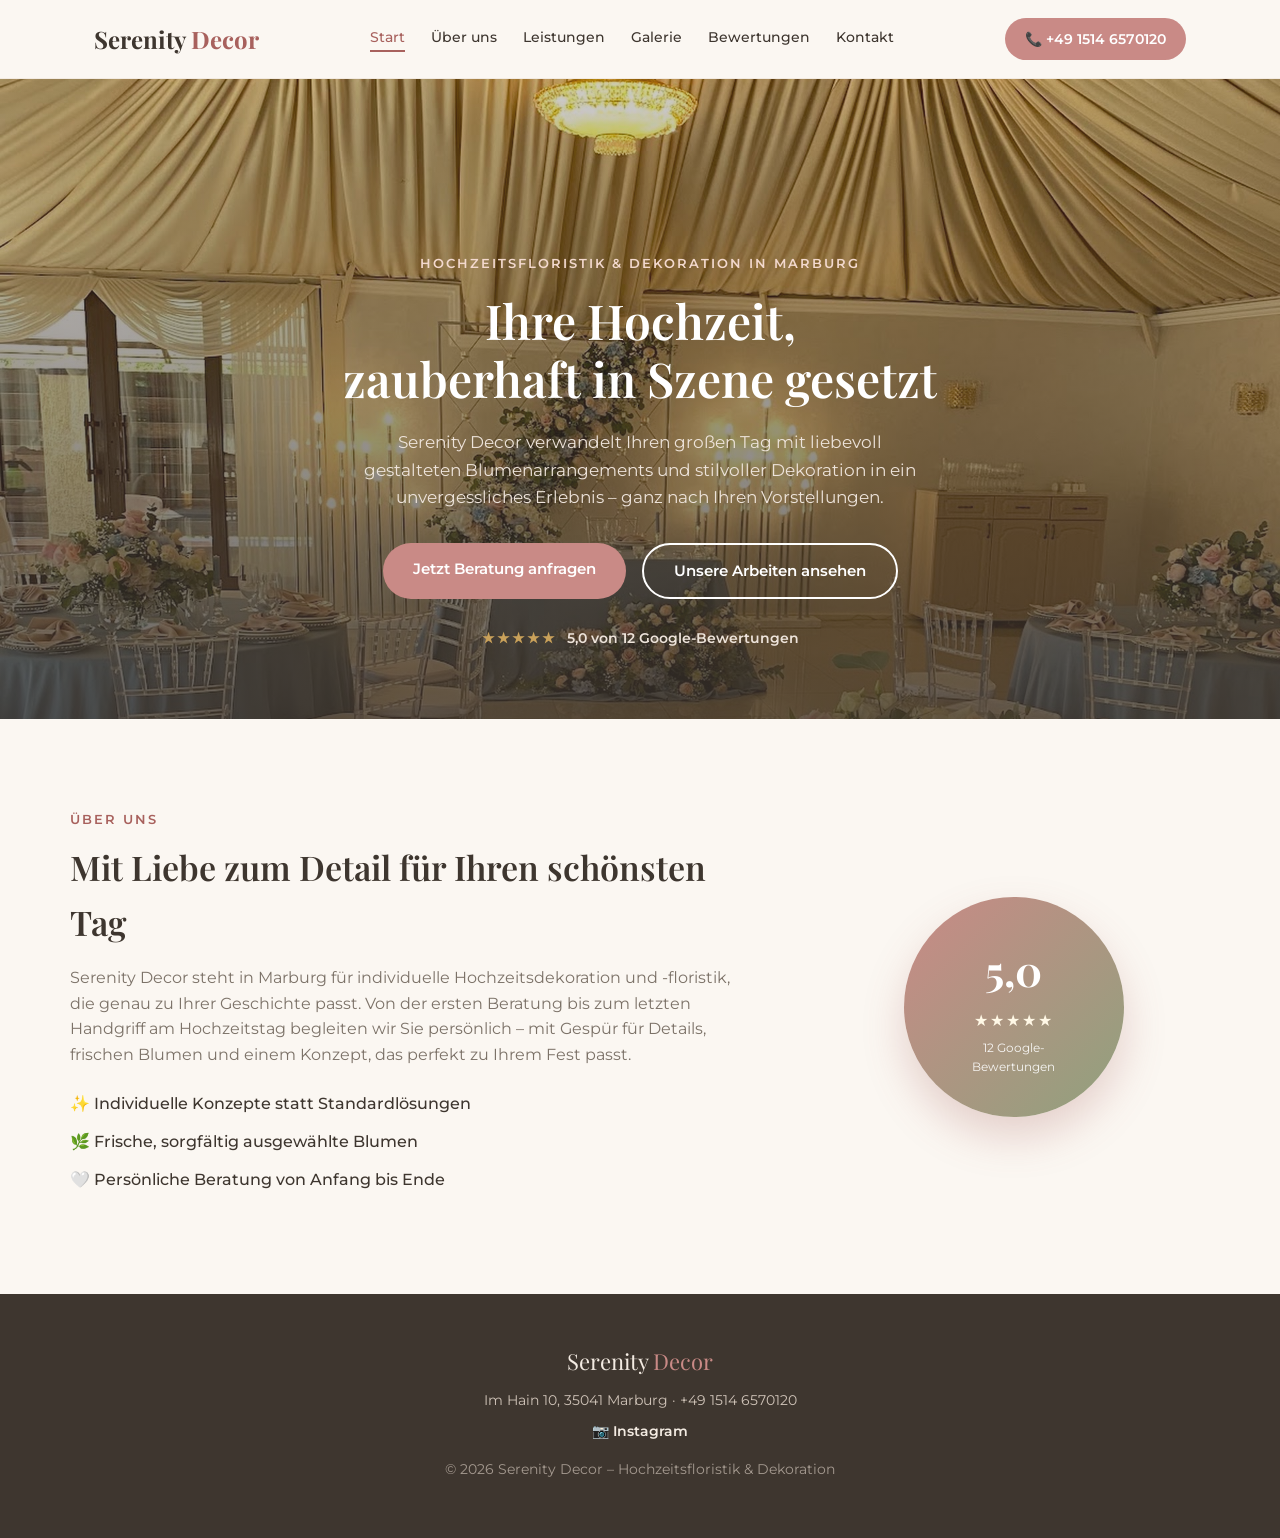
==== commit a6fbafa9: "Fertige statische Website statt Editor-Tool deployen - 5 eigenstaendige Seiten (Start, Leistungen, G" ====
--- a/index.html
+++ b/index.html
@@ -1,102 +1,44 @@
 <!DOCTYPE html>
 <html lang="de">
 <head>
-  <meta charset="UTF-8" />
-  <title>Serenity Decor – Editor</title>
-  <link rel="stylesheet" href="assets/css/grapes.min.css" />
-  <link rel="stylesheet" href="https://cdnjs.cloudflare.com/ajax/libs/font-awesome/4.7.0/css/font-awesome.min.css" />
-  <style>
-    html, body { margin: 0; height: 100%; font-family: sans-serif; }
-    #page-switcher {
-      height: 44px;
-      background: #2c2620;
-      display: flex;
-      align-items: center;
-      gap: 4px;
-      padding: 0 12px;
-      box-sizing: border-box;
-    }
-    #page-switcher button {
-      background: transparent;
-      border: none;
-      color: #d8cfc4;
-      font-size: 13px;
-      font-weight: 600;
-      padding: 8px 14px;
-      border-radius: 6px;
-      cursor: pointer;
-    }
-    #page-switcher button:hover { background: #3d362d; color: #fff; }
-    #page-switcher button.active { background: #c98a86; color: #fff; }
-    #page-switcher .spacer { flex: 1; }
-    #page-switcher .export-btn {
-      background: #90a17d;
-      color: #fff;
-    }
-    #page-switcher .export-btn:hover { background: #798968; }
-    #gjs { height: calc(100vh - 44px); }
-  </style>
+<meta charset="UTF-8" />
+<meta name="viewport" content="width=device-width, initial-scale=1" />
+<title>Serenity Decor – Hochzeitsfloristik & Dekoration in Marburg</title>
+<meta name="description" content="Zauberhafte Hochzeitsfloristik & Dekoration in Marburg. 5,0★ bei 12 Google-Bewertungen." />
+<link rel="stylesheet" href="https://fonts.googleapis.com/css2?family=Playfair+Display:wght@600;700&family=Montserrat:wght@400;500;600;700&display=swap" />
+<link rel="stylesheet" href="style.css" />
 </head>
 <body>
-  <div id="page-switcher">
-    <button data-page="start" class="active">Start</button>
-    <button data-page="leistungen">Leistungen</button>
-    <button data-page="galerie">Galerie</button>
-    <button data-page="bewertungen">Bewertungen</button>
-    <button data-page="kontakt">Kontakt</button>
-    <div class="spacer"></div>
-    <button class="export-btn" id="export-all-btn">⬇ Alle Seiten als Dateien exportieren</button>
-  </div>
-  <div id="gjs"></div>
 
-  <script src="assets/grapes.min.js"></script>
-  <script>
-    // ---------- Wiederkehrende Bausteine (Header/Footer auf jeder Seite) ----------
-    var headerHtml = `
 <header class="site-header" id="top">
   <div class="header-inner">
-    <a class="logo" data-page="start" href="#">Serenity <span>Decor</span></a>
+    <a class="logo" href="index.html">Serenity <span>Decor</span></a>
     <nav class="main-nav">
-      <a class="nav-link" data-page="start" href="#">Start</a>
-      <a class="nav-link" data-page="start" data-anchor="ueber-uns" href="#">Über uns</a>
-      <a class="nav-link" data-page="leistungen" href="#">Leistungen</a>
-      <a class="nav-link" data-page="galerie" href="#">Galerie</a>
-      <a class="nav-link" data-page="bewertungen" href="#">Bewertungen</a>
-      <a class="nav-link" data-page="kontakt" href="#">Kontakt</a>
+      <a class="nav-link active" href="index.html">Start</a>
+      <a class="nav-link" href="#ueber-uns">Über uns</a>
+      <a class="nav-link" href="leistungen.html">Leistungen</a>
+      <a class="nav-link" href="galerie.html">Galerie</a>
+      <a class="nav-link" href="bewertungen.html">Bewertungen</a>
+      <a class="nav-link" href="kontakt.html">Kontakt</a>
     </nav>
     <a href="tel:+4915146570120" class="btn-call">📞 +49 1514 6570120</a>
   </div>
-</header>`;
-
-    var footerHtml = `
-<footer class="site-footer">
-  <div class="footer-inner">
-    <div class="footer-brand">Serenity <span>Decor</span></div>
-    <p>Im Hain 10, 35041 Marburg · <a href="tel:+4915146570120">+49 1514 6570120</a></p>
-    <p class="footer-links"><a href="#" title="Instagram-Link bitte ergänzen">📷 Instagram</a></p>
-    <p class="footer-copy">© 2026 Serenity Decor – Hochzeitsfloristik &amp; Dekoration</p>
-  </div>
-</footer>`;
-
-    // ---------- Seiteninhalte ----------
-    var heroHtml = `
-<section class="hero">
+</header>
+<section class="hero" style="background-image: linear-gradient(180deg, rgba(62,54,47,0.25) 0%, rgba(62,54,47,0.78) 100%), url('assets/img/hero-tischdeko.jpg');">
   <div class="hero-content">
     <p class="hero-eyebrow">Hochzeitsfloristik &amp; Dekoration in Marburg</p>
     <h1>Ihre Hochzeit,<br>zauberhaft in Szene gesetzt</h1>
     <p class="hero-text">Serenity Decor verwandelt Ihren großen Tag mit liebevoll gestalteten Blumenarrangements und stilvoller Dekoration in ein unvergessliches Erlebnis – ganz nach Ihren Vorstellungen.</p>
     <div class="hero-actions">
       <a href="tel:+4915146570120" class="btn-primary">Jetzt Beratung anfragen</a>
-      <a class="btn-secondary" data-page="galerie" href="#">Unsere Arbeiten ansehen</a>
+      <a class="btn-secondary" href="galerie.html">Unsere Arbeiten ansehen</a>
     </div>
     <div class="hero-rating">
       <span class="stars">★★★★★</span>
       <span>5,0 von 12 Google-Bewertungen</span>
     </div>
   </div>
-</section>`;
-
-    var aboutHtml = `
+</section>
 <section class="about" id="ueber-uns">
   <div class="about-inner">
     <div class="about-text">
@@ -117,572 +59,14 @@
       </div>
     </div>
   </div>
-</section>`;
-
-    var servicesHtml = `
-<section class="services" id="leistungen-inhalt">
-  <p class="section-eyebrow center">Leistungen</p>
-  <h2 class="center">Alles für Ihre Traumhochzeit</h2>
-  <div class="services-grid">
-    <div class="service-card">
-      <div class="service-icon">💐</div>
-      <h3>Brautstrauß &amp; Ansteckblumen</h3>
-      <p>Individuell gestaltete Brautsträuße, Anstecker und Blumenschmuck für das gesamte Hochzeitsteam.</p>
-    </div>
-    <div class="service-card">
-      <div class="service-icon">🌸</div>
-      <h3>Raum- &amp; Tischdekoration</h3>
-      <p>Stimmungsvolle Dekorationskonzepte für Trauung und Feier – abgestimmt auf Ihre Location und Ihren Stil.</p>
-    </div>
-    <div class="service-card">
-      <div class="service-icon">🕊️</div>
-      <h3>Zeremonie &amp; Blumenbögen</h3>
-      <p>Blumenbögen, Altar- und Zeremoniedekoration, die Ihrem "Ja-Wort" den perfekten Rahmen geben.</p>
-    </div>
-    <div class="service-card">
-      <div class="service-icon">✨</div>
-      <h3>Individuelle Beratung</h3>
-      <p>Gemeinsam entwickeln wir ein Konzept, das genau zu Ihrer Persönlichkeit und Ihrem Budget passt.</p>
-    </div>
+</section>
+<footer class="site-footer">
+  <div class="footer-inner">
+    <div class="footer-brand">Serenity <span>Decor</span></div>
+    <p>Im Hain 10, 35041 Marburg · <a href="tel:+4915146570120">+49 1514 6570120</a></p>
+    <p class="footer-links"><a href="#" title="Instagram-Link bitte ergänzen">📷 Instagram</a></p>
+    <p class="footer-copy">© 2026 Serenity Decor – Hochzeitsfloristik &amp; Dekoration</p>
   </div>
-</section>`;
-
-    var galleryHtml = `
-<section class="gallery" id="galerie-inhalt">
-  <p class="section-eyebrow center">Galerie</p>
-  <h2 class="center">Ein Eindruck unserer Arbeit</h2>
-  <p class="gallery-note center">Echte Fotos folgen – weitere Impressionen finden Sie schon jetzt auf unserem Instagram-Profil.</p>
-  <div class="gallery-grid">
-    <div class="gallery-item ph-1"><span>🌷</span></div>
-    <div class="gallery-item ph-2"><span>💐</span></div>
-    <div class="gallery-item ph-3"><span>🌿</span></div>
-    <div class="gallery-item ph-4"><span>🕊️</span></div>
-    <div class="gallery-item ph-5"><span>🌸</span></div>
-    <div class="gallery-item ph-6"><span>✨</span></div>
-  </div>
-</section>`;
-
-    var testimonialsHtml = `
-<section class="testimonials" id="bewertungen-inhalt">
-  <p class="section-eyebrow center">Bewertungen</p>
-  <h2 class="center">Was unsere Kund:innen sagen</h2>
-  <div class="rating-summary">
-    <span class="rating-number">5,0</span>
-    <span class="rating-stars">★★★★★</span>
-    <span class="rating-count">12 Bewertungen bei Google</span>
-  </div>
-  <div class="testimonial-grid">
-    <div class="testimonial-card">
-      <div class="testimonial-stars">★★★★★</div>
-      <p>„We were so happy with our wedding decorations! Everything was beautifully done, exactly as we envisioned, and even better than expected.“</p>
-      <span class="testimonial-author">– Anita K.</span>
-    </div>
-    <div class="testimonial-card">
-      <div class="testimonial-stars">★★★★★</div>
-      <p>„I am absolutely delighted with the service and creativity of this decoration and floral company. Every detail was thoughtfully planned and executed to perfection.“</p>
-      <span class="testimonial-author">– Katja R.</span>
-    </div>
-    <div class="testimonial-card">
-      <div class="testimonial-stars">★★★★★</div>
-      <p>„Tolle Dekoration, große Auswahl und freundlicher Service. Wir waren sehr zufrieden und können das Unternehmen gerne weiterempfehlen.“</p>
-      <span class="testimonial-author">– Emil B.</span>
-    </div>
-    <div class="testimonial-card">
-      <div class="testimonial-stars">★★★★★</div>
-      <p>„Sehr kompetente und freundliche Beratung! Bin total zufrieden, die Einrichtung war super! Vielen Dank.“</p>
-      <span class="testimonial-author">– Dasha</span>
-    </div>
-    <div class="testimonial-card">
-      <div class="testimonial-stars">★★★★★</div>
-      <p>„Wunderschöne Blumenarrangements und erstklassiger Service. Absolut empfehlenswert! Die Blumen waren frisch, liebevoll gestaltet und genau nach meinen Wünschen.“</p>
-      <span class="testimonial-author">– Nadiya K.</span>
-    </div>
-    <div class="testimonial-card">
-      <div class="testimonial-stars">★★★★★</div>
-      <p>„Ausgezeichnetes Unternehmen! Alles wurde schnell, effizient und professionell erledigt. Ich kann sie uneingeschränkt empfehlen!“</p>
-      <span class="testimonial-author">– Rostislav S.</span>
-    </div>
-  </div>
-  <div class="center">
-    <a class="btn-secondary" href="https://www.google.com/maps/place/Serenity+Decor/@50.8335557,8.7577861,17z/data=!4m7!3m6!1s0x47bc63000c067361:0x24277136faa9cd82!4b1!8m2!3d50.8335523!4d8.760361!16s%2Fg%2F11zbqkp6zj" target="_blank" rel="noopener">Alle Bewertungen bei Google ansehen</a>
-  </div>
-</section>`;
-
-    var contactHtml = `
-<section class="contact" id="kontakt-inhalt">
-  <div class="contact-inner">
-    <div class="contact-info">
-      <p class="section-eyebrow">Kontakt</p>
-      <h2>Lassen Sie uns Ihre Hochzeit planen</h2>
-      <p>Melden Sie sich gerne für ein unverbindliches Beratungsgespräch – wir freuen uns darauf, Ihre Ideen kennenzulernen.</p>
-      <ul class="contact-list">
-        <li>📍 Im Hain 10, 35041 Marburg</li>
-        <li>📞 <a href="tel:+4915146570120">+49 1514 6570120</a></li>
-        <li>⭐ 5,0 · 12 Bewertungen bei Google</li>
-      </ul>
-      <a href="tel:+4915146570120" class="btn-primary">Jetzt anrufen</a>
-    </div>
-    <div class="contact-map">
-      <iframe src="https://www.google.com/maps?q=Serenity+Decor+Im+Hain+10+35041+Marburg&output=embed" width="100%" height="350" style="border:0; border-radius: 16px;" allowfullscreen="" loading="lazy" referrerpolicy="no-referrer-when-downgrade"></iframe>
-    </div>
-  </div>
-</section>`;
-
-    // ---------- Gemeinsames CSS (gilt für alle Seiten) ----------
-    var pageCss = `
-:root {
-  --ivory: #fbf7f2;
-  --ivory-dark: #f3ebe2;
-  --rose: #c98a86;
-  --rose-dark: #a8615d;
-  --sage: #90a17d;
-  --sage-dark: #798968;
-  --charcoal: #3e362f;
-  --text-muted: #7c7268;
-  --gold: #c9a15a;
-  --font-display: 'Playfair Display', Georgia, serif;
-  --font-body: 'Montserrat', 'Segoe UI', sans-serif;
-}
-* { box-sizing: border-box; }
-html, body {
-  margin: 0;
-  padding: 0;
-  font-family: var(--font-body);
-  color: var(--charcoal);
-  background: var(--ivory);
-  line-height: 1.6;
-}
-h1, h2, h3 { font-family: var(--font-display); font-weight: 600; margin: 0 0 16px; color: var(--charcoal); }
-p { margin: 0 0 16px; color: var(--text-muted); }
-a { text-decoration: none; color: inherit; }
-.center { text-align: center; }
-.section-eyebrow {
-  text-transform: uppercase;
-  letter-spacing: 2px;
-  font-size: 13px;
-  font-weight: 600;
-  color: var(--rose-dark);
-  margin-bottom: 10px;
-}
-
-/* Header */
-.site-header {
-  position: sticky;
-  top: 0;
-  z-index: 50;
-  background: rgba(251, 247, 242, 0.92);
-  backdrop-filter: blur(6px);
-  border-bottom: 1px solid var(--ivory-dark);
-}
-.header-inner {
-  max-width: 1140px;
-  margin: 0 auto;
-  padding: 18px 24px;
-  display: flex;
-  align-items: center;
-  justify-content: space-between;
-  gap: 24px;
-}
-.logo {
-  font-family: var(--font-display);
-  font-size: 24px;
-  font-weight: 700;
-  color: var(--charcoal);
-  white-space: nowrap;
-  cursor: pointer;
-}
-.logo span { color: var(--rose-dark); }
-.main-nav { display: flex; gap: 26px; flex-wrap: wrap; }
-.main-nav a {
-  font-size: 14px;
-  font-weight: 500;
-  color: var(--charcoal);
-  transition: color 0.2s;
-  cursor: pointer;
-  padding-bottom: 2px;
-  border-bottom: 2px solid transparent;
-}
-.main-nav a:hover { color: var(--rose-dark); }
-.main-nav a.active { color: var(--rose-dark); border-bottom-color: var(--rose-dark); }
-.btn-call {
-  background: var(--rose);
-  color: #fff;
-  padding: 10px 20px;
-  border-radius: 30px;
-  font-size: 14px;
-  font-weight: 600;
-  white-space: nowrap;
-  transition: background 0.2s;
-}
-.btn-call:hover { background: var(--rose-dark); }
-
-/* Hero */
-.hero {
-  padding: 100px 24px 90px;
-  background: radial-gradient(circle at 20% 20%, #f6e3de 0%, var(--ivory) 55%), linear-gradient(180deg, var(--ivory) 0%, var(--ivory-dark) 100%);
-  text-align: center;
-}
-.hero-content { max-width: 760px; margin: 0 auto; }
-.hero-eyebrow {
-  text-transform: uppercase;
-  letter-spacing: 2px;
-  font-size: 13px;
-  font-weight: 600;
-  color: var(--sage-dark);
-  margin-bottom: 18px;
-}
-.hero h1 {
-  font-size: 48px;
-  line-height: 1.2;
-  margin-bottom: 22px;
-}
-.hero-text { font-size: 17px; max-width: 560px; margin: 0 auto 32px; }
-.hero-actions {
-  display: flex;
-  gap: 16px;
-  justify-content: center;
-  flex-wrap: wrap;
-  margin-bottom: 28px;
-}
-.btn-primary {
-  background: var(--rose);
-  color: #fff;
-  padding: 14px 30px;
-  border-radius: 30px;
-  font-weight: 600;
-  font-size: 15px;
-  transition: background 0.2s, transform 0.2s;
-  display: inline-block;
-  cursor: pointer;
-}
-.btn-primary:hover { background: var(--rose-dark); transform: translateY(-2px); }
-.btn-secondary {
-  background: transparent;
-  color: var(--charcoal);
-  padding: 14px 30px;
-  border-radius: 30px;
-  font-weight: 600;
-  font-size: 15px;
-  border: 2px solid var(--charcoal);
-  transition: all 0.2s;
-  display: inline-block;
-  cursor: pointer;
-}
-.btn-secondary:hover { background: var(--charcoal); color: #fff; }
-.hero-rating {
-  display: flex;
-  gap: 10px;
-  justify-content: center;
-  align-items: center;
-  font-size: 14px;
-  color: var(--text-muted);
-  font-weight: 600;
-}
-.stars, .rating-stars, .badge-stars, .testimonial-stars { color: var(--gold); letter-spacing: 2px; }
-
-/* About */
-.about { padding: 90px 24px; }
-.about-inner {
-  max-width: 1140px;
-  margin: 0 auto;
-  display: grid;
-  grid-template-columns: 1.4fr 0.8fr;
-  gap: 60px;
-  align-items: center;
-}
-.about-text h2 { font-size: 34px; }
-.about-points { list-style: none; padding: 0; margin: 24px 0 0; }
-.about-points li { margin-bottom: 12px; font-weight: 500; }
-.about-badge { display: flex; justify-content: center; }
-.badge-circle {
-  width: 220px;
-  height: 220px;
-  border-radius: 50%;
-  background: linear-gradient(135deg, var(--rose) 0%, var(--sage) 100%);
-  color: #fff;
-  display: flex;
-  flex-direction: column;
-  align-items: center;
-  justify-content: center;
-  text-align: center;
-  box-shadow: 0 20px 40px rgba(168, 97, 93, 0.25);
-}
-.badge-number { font-family: var(--font-display); font-size: 42px; font-weight: 700; }
-.badge-stars { color: #fff8e6; margin: 4px 0; }
-.badge-label { font-size: 12px; opacity: 0.9; }
-
-/* Services */
-.services { padding: 90px 24px; background: var(--ivory-dark); min-height: calc(100vh - 74px); }
-.services h2 { font-size: 34px; max-width: 600px; margin: 0 auto 50px; }
-.services-grid {
-  max-width: 1140px;
-  margin: 0 auto;
-  display: grid;
-  grid-template-columns: repeat(4, 1fr);
-  gap: 24px;
-}
-.service-card {
-  background: #fff;
-  padding: 32px 24px;
-  border-radius: 18px;
-  text-align: center;
-  box-shadow: 0 10px 30px rgba(62, 54, 47, 0.06);
-  transition: transform 0.2s;
-}
-.service-card:hover { transform: translateY(-6px); }
-.service-icon { font-size: 36px; margin-bottom: 16px; }
-.service-card h3 { font-size: 18px; margin-bottom: 10px; }
-.service-card p { font-size: 14px; margin-bottom: 0; }
-
-/* Gallery */
-.gallery { padding: 90px 24px; min-height: calc(100vh - 74px); }
-.gallery h2 { font-size: 34px; max-width: 600px; margin: 0 auto 10px; }
-.gallery-note { max-width: 500px; margin: 0 auto 40px; font-size: 14px; }
-.gallery-grid {
-  max-width: 1140px;
-  margin: 0 auto;
-  display: grid;
-  grid-template-columns: repeat(3, 1fr);
-  gap: 20px;
-}
-.gallery-item {
-  aspect-ratio: 4 / 3;
-  border-radius: 18px;
-  display: flex;
-  align-items: center;
-  justify-content: center;
-  font-size: 48px;
-}
-.ph-1 { background: linear-gradient(135deg, #f3d9d4, #e8b8b0); }
-.ph-2 { background: linear-gradient(135deg, #e3ead9, #c3d4ae); }
-.ph-3 { background: linear-gradient(135deg, #f6e9dc, #e8cfa9); }
-.ph-4 { background: linear-gradient(135deg, #ece1f0, #d3b8dd); }
-.ph-5 { background: linear-gradient(135deg, #fde3e9, #f3b8c6); }
-.ph-6 { background: linear-gradient(135deg, #dfeee8, #b3d8c9); }
-
-/* Testimonials */
-.testimonials { padding: 90px 24px; background: var(--ivory-dark); min-height: calc(100vh - 74px); }
-.testimonials h2 { font-size: 34px; max-width: 600px; margin: 0 auto 24px; }
-.rating-summary {
-  display: flex;
-  gap: 14px;
-  align-items: center;
-  justify-content: center;
-  margin-bottom: 46px;
-  font-weight: 600;
-}
-.rating-number { font-family: var(--font-display); font-size: 28px; }
-.rating-count { color: var(--text-muted); font-weight: 500; font-size: 14px; }
-.testimonial-grid {
-  max-width: 1140px;
-  margin: 0 auto 40px;
-  display: grid;
-  grid-template-columns: repeat(3, 1fr);
-  gap: 24px;
-}
-.testimonial-card {
-  background: #fff;
-  padding: 28px 24px;
-  border-radius: 18px;
-  box-shadow: 0 10px 30px rgba(62, 54, 47, 0.06);
-}
-.testimonial-card p { font-size: 14px; color: var(--charcoal); margin-bottom: 16px; }
-.testimonial-author { font-size: 13px; font-weight: 600; color: var(--rose-dark); }
-
-/* Contact */
-.contact { padding: 90px 24px; min-height: calc(100vh - 74px); }
-.contact-inner {
-  max-width: 1140px;
-  margin: 0 auto;
-  display: grid;
-  grid-template-columns: 1fr 1fr;
-  gap: 50px;
-  align-items: center;
-}
-.contact-info h2 { font-size: 34px; }
-.contact-list { list-style: none; padding: 0; margin: 24px 0 32px; }
-.contact-list li { margin-bottom: 12px; font-weight: 500; }
-.contact-list a { color: var(--rose-dark); font-weight: 600; }
-.contact-map iframe { display: block; width: 100%; }
-
-/* Footer */
-.site-footer { background: var(--charcoal); color: #f3ebe2; padding: 50px 24px; }
-.footer-inner { max-width: 1140px; margin: 0 auto; text-align: center; }
-.footer-brand { font-family: var(--font-display); font-size: 22px; margin-bottom: 10px; }
-.footer-brand span { color: var(--rose); }
-.footer-inner p { color: #cfc3b8; font-size: 14px; margin-bottom: 8px; }
-.footer-links a { color: #f3ebe2; font-weight: 600; }
-.footer-copy { font-size: 12px; opacity: 0.7; margin-top: 16px; }
-
-/* Responsive */
-@media (max-width: 900px) {
-  .main-nav { display: none; }
-  .hero h1 { font-size: 34px; }
-  .about-inner { grid-template-columns: 1fr; }
-  .about-badge { order: -1; }
-  .services-grid { grid-template-columns: repeat(2, 1fr); }
-  .testimonial-grid { grid-template-columns: 1fr; }
-  .contact-inner { grid-template-columns: 1fr; }
-}
-@media (max-width: 560px) {
-  .services-grid { grid-template-columns: 1fr; }
-  .gallery-grid { grid-template-columns: repeat(2, 1fr); }
-  .hero { padding: 70px 20px 60px; }
-}
-`;
-
-    // ---------- Seiten zusammensetzen ----------
-    var pages = [
-      { id: 'start', name: 'Start', body: heroHtml + aboutHtml },
-      { id: 'leistungen', name: 'Leistungen', body: servicesHtml },
-      { id: 'galerie', name: 'Galerie', body: galleryHtml },
-      { id: 'bewertungen', name: 'Bewertungen', body: testimonialsHtml },
-      { id: 'kontakt', name: 'Kontakt', body: contactHtml }
-    ];
-
-    var editor = grapesjs.init({
-      container: '#gjs',
-      height: '100%',
-      fromElement: false,
-      storageManager: { type: 'local', id: 'serenity-decor-v2-', autosave: true, stepsBeforeSave: 1 },
-      canvas: {
-        styles: [
-          'https://fonts.googleapis.com/css2?family=Playfair+Display:wght@600;700&family=Montserrat:wght@400;500;600;700&display=swap'
-        ]
-      },
-      blockManager: {
-        appendTo: '#blocks',
-        blocks: [
-          { id: 'section', label: 'Sektion', category: 'Layout', content: '<section style="padding:60px 24px;"><div style="max-width:1140px;margin:0 auto;"><h2>Neue Sektion</h2><p>Text hier einfügen …</p></div></section>' },
-          { id: 'text', label: 'Text', category: 'Basis', content: '<p>Neuer Textabschnitt – hier klicken und bearbeiten.</p>' },
-          { id: 'heading', label: 'Überschrift', category: 'Basis', content: '<h2>Neue Überschrift</h2>' },
-          { id: 'image', label: 'Bild', category: 'Basis', content: { type: 'image' } },
-          { id: 'button', label: 'Button', category: 'Basis', content: '<a class="btn-primary" href="#">Button-Text</a>' },
-          { id: 'two-col', label: '2 Spalten', category: 'Layout', content: '<div style="display:flex;gap:24px;padding:40px 24px;"><div style="flex:1;">Spalte 1</div><div style="flex:1;">Spalte 2</div></div>' }
-        ]
-      },
-      pageManager: {
-        pages: pages.map(function (p) {
-          return { id: p.id, name: p.name, component: headerHtml + p.body + footerHtml, styles: pageCss };
-        }),
-        selected: 'start'
-      },
-    });
-
-    // ---------- Navigation innerhalb des Editors: Klick auf Menüpunkt wechselt die Seite ----------
-    var pendingAnchor = null;
-
-    function highlightActiveNav(doc, pageId) {
-      var links = doc.querySelectorAll('[data-page]');
-      links.forEach(function (el) {
-        el.classList.toggle('active', el.getAttribute('data-page') === pageId);
-      });
-    }
-
-    function bindNavClicks(win, pageId) {
-      var doc = win.document;
-      highlightActiveNav(doc, pageId);
-      doc.body.addEventListener('click', function (e) {
-        var link = e.target.closest('[data-page]');
-        if (!link) return;
-        e.preventDefault();
-        var targetPage = link.getAttribute('data-page');
-        var anchor = link.getAttribute('data-anchor');
-        if (targetPage === editor.Pages.getSelected().getId() && anchor) {
-          var el = doc.getElementById(anchor);
-          el && el.scrollIntoView({ behavior: 'smooth' });
-          return;
-        }
-        pendingAnchor = anchor || null;
-        editor.Pages.select(targetPage);
-      });
-    }
-
-    editor.on('canvas:frame:load:body', function (e) {
-      var pageId = editor.Pages.getSelected().getId();
-      bindNavClicks(e.window, pageId);
-      if (pendingAnchor) {
-        var target = pendingAnchor;
-        pendingAnchor = null;
-        setTimeout(function () {
-          var el = e.window.document.getElementById(target);
-          el && el.scrollIntoView({ behavior: 'smooth' });
-        }, 60);
-      }
-    });
-
-    // ---------- Eigene Seiten-Schaltfläche oben (unabhängig vom Editor-Panel) ----------
-    var switcherButtons = document.querySelectorAll('#page-switcher button[data-page]');
-    switcherButtons.forEach(function (btn) {
-      btn.addEventListener('click', function () {
-        editor.Pages.select(btn.getAttribute('data-page'));
-      });
-    });
-    editor.on('page:select', function (page) {
-      var id = page.getId();
-      switcherButtons.forEach(function (btn) {
-        btn.classList.toggle('active', btn.getAttribute('data-page') === id);
-      });
-    });
-
-    // ---------- Export: erzeugt aus den Seiten echte, eigenständige HTML-Dateien ----------
-    var fileNameByPage = {
-      start: 'index.html',
-      leistungen: 'leistungen.html',
-      galerie: 'galerie.html',
-      bewertungen: 'bewertungen.html',
-      kontakt: 'kontakt.html'
-    };
-    var titleByPage = {
-      start: 'Serenity Decor – Hochzeitsfloristik & Dekoration in Marburg',
-      leistungen: 'Leistungen – Serenity Decor',
-      galerie: 'Galerie – Serenity Decor',
-      bewertungen: 'Bewertungen – Serenity Decor',
-      kontakt: 'Kontakt – Serenity Decor'
-    };
-
-    function toRealLink(html) {
-      // Ersetzt die editor-internen data-page-Links durch echte href-Ziele
-      Object.keys(fileNameByPage).forEach(function (pid) {
-        var target = fileNameByPage[pid];
-        html = html.split('data-page="' + pid + '" data-anchor="ueber-uns" href="#"')
-          .join('href="index.html#ueber-uns"');
-        html = html.split('data-page="' + pid + '" href="#"')
-          .join('href="' + target + '"');
-      });
-      return html;
-    }
-
-    function buildStandaloneDoc(pageId) {
-      var comp = editor.Pages.get(pageId).getMainComponent();
-      var html = editor.getHtml({ component: comp });
-      html = toRealLink(html);
-      return '<!DOCTYPE html>\n<html lang="de">\n<head>\n<meta charset="UTF-8" />\n' +
-        '<meta name="viewport" content="width=device-width, initial-scale=1" />\n' +
-        '<title>' + titleByPage[pageId] + '</title>\n' +
-        '<link rel="stylesheet" href="https://fonts.googleapis.com/css2?family=Playfair+Display:wght@600;700&family=Montserrat:wght@400;500;600;700&display=swap" />\n' +
-        '<style>' + pageCss + '</style>\n</head>\n<body>\n' + html + '\n</body>\n</html>\n';
-    }
-
-    function downloadFile(filename, content) {
-      var blob = new Blob([content], { type: 'text/html;charset=utf-8' });
-      var url = URL.createObjectURL(blob);
-      var a = document.createElement('a');
-      a.href = url;
-      a.download = filename;
-      document.body.appendChild(a);
-      a.click();
-      document.body.removeChild(a);
-      setTimeout(function () { URL.revokeObjectURL(url); }, 2000);
-    }
-
-    document.getElementById('export-all-btn').addEventListener('click', function () {
-      pages.forEach(function (p, i) {
-        setTimeout(function () {
-          downloadFile(fileNameByPage[p.id], buildStandaloneDoc(p.id));
-        }, i * 300); // leicht versetzt, damit der Browser nicht alle Downloads gleichzeitig blockiert
-      });
-    });
-  </script>
+</footer>
 </body>
 </html>
--- a/style.css
+++ b/style.css
@@ -0,0 +1,209 @@
+:root {
+  --ivory: #fbf7f2;
+  --ivory-dark: #f3ebe2;
+  --rose: #c98a86;
+  --rose-dark: #a8615d;
+  --sage: #90a17d;
+  --sage-dark: #798968;
+  --charcoal: #3e362f;
+  --text-muted: #7c7268;
+  --gold: #c9a15a;
+  --font-display: 'Playfair Display', Georgia, serif;
+  --font-body: 'Montserrat', 'Segoe UI', sans-serif;
+}
+* { box-sizing: border-box; }
+html, body {
+  margin: 0;
+  padding: 0;
+  font-family: var(--font-body);
+  color: var(--charcoal);
+  background: var(--ivory);
+  line-height: 1.6;
+}
+h1, h2, h3 { font-family: var(--font-display); font-weight: 600; margin: 0 0 16px; color: var(--charcoal); }
+p { margin: 0 0 16px; color: var(--text-muted); }
+a { text-decoration: none; color: inherit; }
+.center { text-align: center; }
+.section-eyebrow {
+  text-transform: uppercase;
+  letter-spacing: 2px;
+  font-size: 13px;
+  font-weight: 600;
+  color: var(--rose-dark);
+  margin-bottom: 10px;
+}
+.site-header {
+  position: sticky;
+  top: 0;
+  z-index: 50;
+  background: rgba(251, 247, 242, 0.92);
+  backdrop-filter: blur(6px);
+  border-bottom: 1px solid var(--ivory-dark);
+}
+.header-inner {
+  max-width: 1140px;
+  margin: 0 auto;
+  padding: 18px 24px;
+  display: flex;
+  align-items: center;
+  justify-content: space-between;
+  gap: 24px;
+}
+.logo {
+  font-family: var(--font-display);
+  font-size: 24px;
+  font-weight: 700;
+  color: var(--charcoal);
+  white-space: nowrap;
+}
+.logo span { color: var(--rose-dark); }
+.main-nav { display: flex; gap: 26px; flex-wrap: wrap; }
+.main-nav a {
+  font-size: 14px;
+  font-weight: 500;
+  color: var(--charcoal);
+  transition: color 0.2s;
+  padding-bottom: 2px;
+  border-bottom: 2px solid transparent;
+}
+.main-nav a:hover { color: var(--rose-dark); }
+.main-nav a.active { color: var(--rose-dark); border-bottom-color: var(--rose-dark); }
+.btn-call {
+  background: var(--rose);
+  color: #fff;
+  padding: 10px 20px;
+  border-radius: 30px;
+  font-size: 14px;
+  font-weight: 600;
+  white-space: nowrap;
+  transition: background 0.2s;
+}
+.btn-call:hover { background: var(--rose-dark); }
+.hero {
+  padding: 140px 24px 70px;
+  min-height: 640px;
+  display: flex;
+  align-items: flex-end;
+  background-size: cover;
+  background-position: center;
+  text-align: center;
+}
+.hero-content { max-width: 760px; margin: 0 auto; }
+.hero-eyebrow {
+  text-transform: uppercase;
+  letter-spacing: 2px;
+  font-size: 13px;
+  font-weight: 600;
+  color: #f3d9ce;
+  margin-bottom: 18px;
+}
+.hero h1 { font-size: 48px; line-height: 1.2; margin-bottom: 22px; color: #fff; }
+.hero-text { font-size: 17px; max-width: 560px; margin: 0 auto 32px; color: #ede3da; }
+.hero-actions { display: flex; gap: 16px; justify-content: center; flex-wrap: wrap; margin-bottom: 28px; }
+.btn-primary {
+  background: var(--rose);
+  color: #fff;
+  padding: 14px 30px;
+  border-radius: 30px;
+  font-weight: 600;
+  font-size: 15px;
+  transition: background 0.2s, transform 0.2s;
+  display: inline-block;
+}
+.btn-primary:hover { background: var(--rose-dark); transform: translateY(-2px); }
+.btn-secondary {
+  background: transparent;
+  color: var(--charcoal);
+  padding: 14px 30px;
+  border-radius: 30px;
+  font-weight: 600;
+  font-size: 15px;
+  border: 2px solid var(--charcoal);
+  transition: all 0.2s;
+  display: inline-block;
+}
+.btn-secondary:hover { background: var(--charcoal); color: #fff; }
+.hero .btn-secondary { border-color: #fff; color: #fff; }
+.hero .btn-secondary:hover { background: #fff; color: var(--charcoal); }
+.hero-rating { display: flex; gap: 10px; justify-content: center; align-items: center; font-size: 14px; color: #ede3da; font-weight: 600; }
+.stars, .rating-stars, .badge-stars, .testimonial-stars { color: var(--gold); letter-spacing: 2px; }
+.about { padding: 90px 24px; }
+.about-inner { max-width: 1140px; margin: 0 auto; display: grid; grid-template-columns: 1.4fr 0.8fr; gap: 60px; align-items: center; }
+.about-text h2 { font-size: 34px; }
+.about-points { list-style: none; padding: 0; margin: 24px 0 0; }
+.about-points li { margin-bottom: 12px; font-weight: 500; }
+.about-badge { display: flex; justify-content: center; }
+.badge-circle {
+  width: 220px;
+  height: 220px;
+  border-radius: 50%;
+  background: linear-gradient(135deg, var(--rose) 0%, var(--sage) 100%);
+  color: #fff;
+  display: flex;
+  flex-direction: column;
+  align-items: center;
+  justify-content: center;
+  text-align: center;
+  box-shadow: 0 20px 40px rgba(168, 97, 93, 0.25);
+}
+.badge-number { font-family: var(--font-display); font-size: 42px; font-weight: 700; }
+.badge-stars { color: #fff8e6; margin: 4px 0; }
+.badge-label { font-size: 12px; opacity: 0.9; }
+.services { padding: 90px 24px; background: var(--ivory-dark); min-height: calc(100vh - 74px); }
+.services h2 { font-size: 34px; max-width: 600px; margin: 0 auto 50px; }
+.services-grid { max-width: 1140px; margin: 0 auto; display: grid; grid-template-columns: repeat(4, 1fr); gap: 24px; }
+.service-card { background: #fff; padding: 32px 24px; border-radius: 18px; text-align: center; box-shadow: 0 10px 30px rgba(62, 54, 47, 0.06); transition: transform 0.2s; }
+.service-card:hover { transform: translateY(-6px); }
+.service-icon { font-size: 36px; margin-bottom: 16px; }
+.service-card h3 { font-size: 18px; margin-bottom: 10px; }
+.service-card p { font-size: 14px; margin-bottom: 0; }
+.gallery { padding: 90px 24px; min-height: calc(100vh - 74px); }
+.gallery h2 { font-size: 34px; max-width: 600px; margin: 0 auto 10px; }
+.gallery-note { max-width: 500px; margin: 0 auto 40px; font-size: 14px; }
+.gallery-grid { max-width: 1140px; margin: 0 auto; display: grid; grid-template-columns: repeat(3, 1fr); gap: 20px; }
+.gallery-item { aspect-ratio: 4 / 3; border-radius: 18px; display: flex; align-items: center; justify-content: center; font-size: 48px; overflow: hidden; }
+.gallery-photo { grid-column: span 2; aspect-ratio: unset; }
+.gallery-photo img { width: 100%; height: 100%; object-fit: cover; display: block; }
+.ph-1 { background: linear-gradient(135deg, #f3d9d4, #e8b8b0); }
+.ph-2 { background: linear-gradient(135deg, #e3ead9, #c3d4ae); }
+.ph-3 { background: linear-gradient(135deg, #f6e9dc, #e8cfa9); }
+.ph-4 { background: linear-gradient(135deg, #ece1f0, #d3b8dd); }
+.ph-5 { background: linear-gradient(135deg, #fde3e9, #f3b8c6); }
+.ph-6 { background: linear-gradient(135deg, #dfeee8, #b3d8c9); }
+.testimonials { padding: 90px 24px; background: var(--ivory-dark); min-height: calc(100vh - 74px); }
+.testimonials h2 { font-size: 34px; max-width: 600px; margin: 0 auto 24px; }
+.rating-summary { display: flex; gap: 14px; align-items: center; justify-content: center; margin-bottom: 46px; font-weight: 600; }
+.rating-number { font-family: var(--font-display); font-size: 28px; }
+.rating-count { color: var(--text-muted); font-weight: 500; font-size: 14px; }
+.testimonial-grid { max-width: 1140px; margin: 0 auto 40px; display: grid; grid-template-columns: repeat(3, 1fr); gap: 24px; }
+.testimonial-card { background: #fff; padding: 28px 24px; border-radius: 18px; box-shadow: 0 10px 30px rgba(62, 54, 47, 0.06); }
+.testimonial-card p { font-size: 14px; color: var(--charcoal); margin-bottom: 16px; }
+.testimonial-author { font-size: 13px; font-weight: 600; color: var(--rose-dark); }
+.contact { padding: 90px 24px; min-height: calc(100vh - 74px); }
+.contact-inner { max-width: 1140px; margin: 0 auto; display: grid; grid-template-columns: 1fr 1fr; gap: 50px; align-items: center; }
+.contact-info h2 { font-size: 34px; }
+.contact-list { list-style: none; padding: 0; margin: 24px 0 32px; }
+.contact-list li { margin-bottom: 12px; font-weight: 500; }
+.contact-list a { color: var(--rose-dark); font-weight: 600; }
+.contact-map iframe { display: block; width: 100%; }
+.site-footer { background: var(--charcoal); color: #f3ebe2; padding: 50px 24px; }
+.footer-inner { max-width: 1140px; margin: 0 auto; text-align: center; }
+.footer-brand { font-family: var(--font-display); font-size: 22px; margin-bottom: 10px; }
+.footer-brand span { color: var(--rose); }
+.footer-inner p { color: #cfc3b8; font-size: 14px; margin-bottom: 8px; }
+.footer-links a { color: #f3ebe2; font-weight: 600; }
+.footer-copy { font-size: 12px; opacity: 0.7; margin-top: 16px; }
+@media (max-width: 900px) {
+  .main-nav { display: none; }
+  .hero h1 { font-size: 34px; }
+  .about-inner { grid-template-columns: 1fr; }
+  .about-badge { order: -1; }
+  .services-grid { grid-template-columns: repeat(2, 1fr); }
+  .testimonial-grid { grid-template-columns: 1fr; }
+  .contact-inner { grid-template-columns: 1fr; }
+}
+@media (max-width: 560px) {
+  .services-grid { grid-template-columns: 1fr; }
+  .gallery-grid { grid-template-columns: repeat(2, 1fr); }
+  .hero { padding: 70px 20px 60px; }
+}
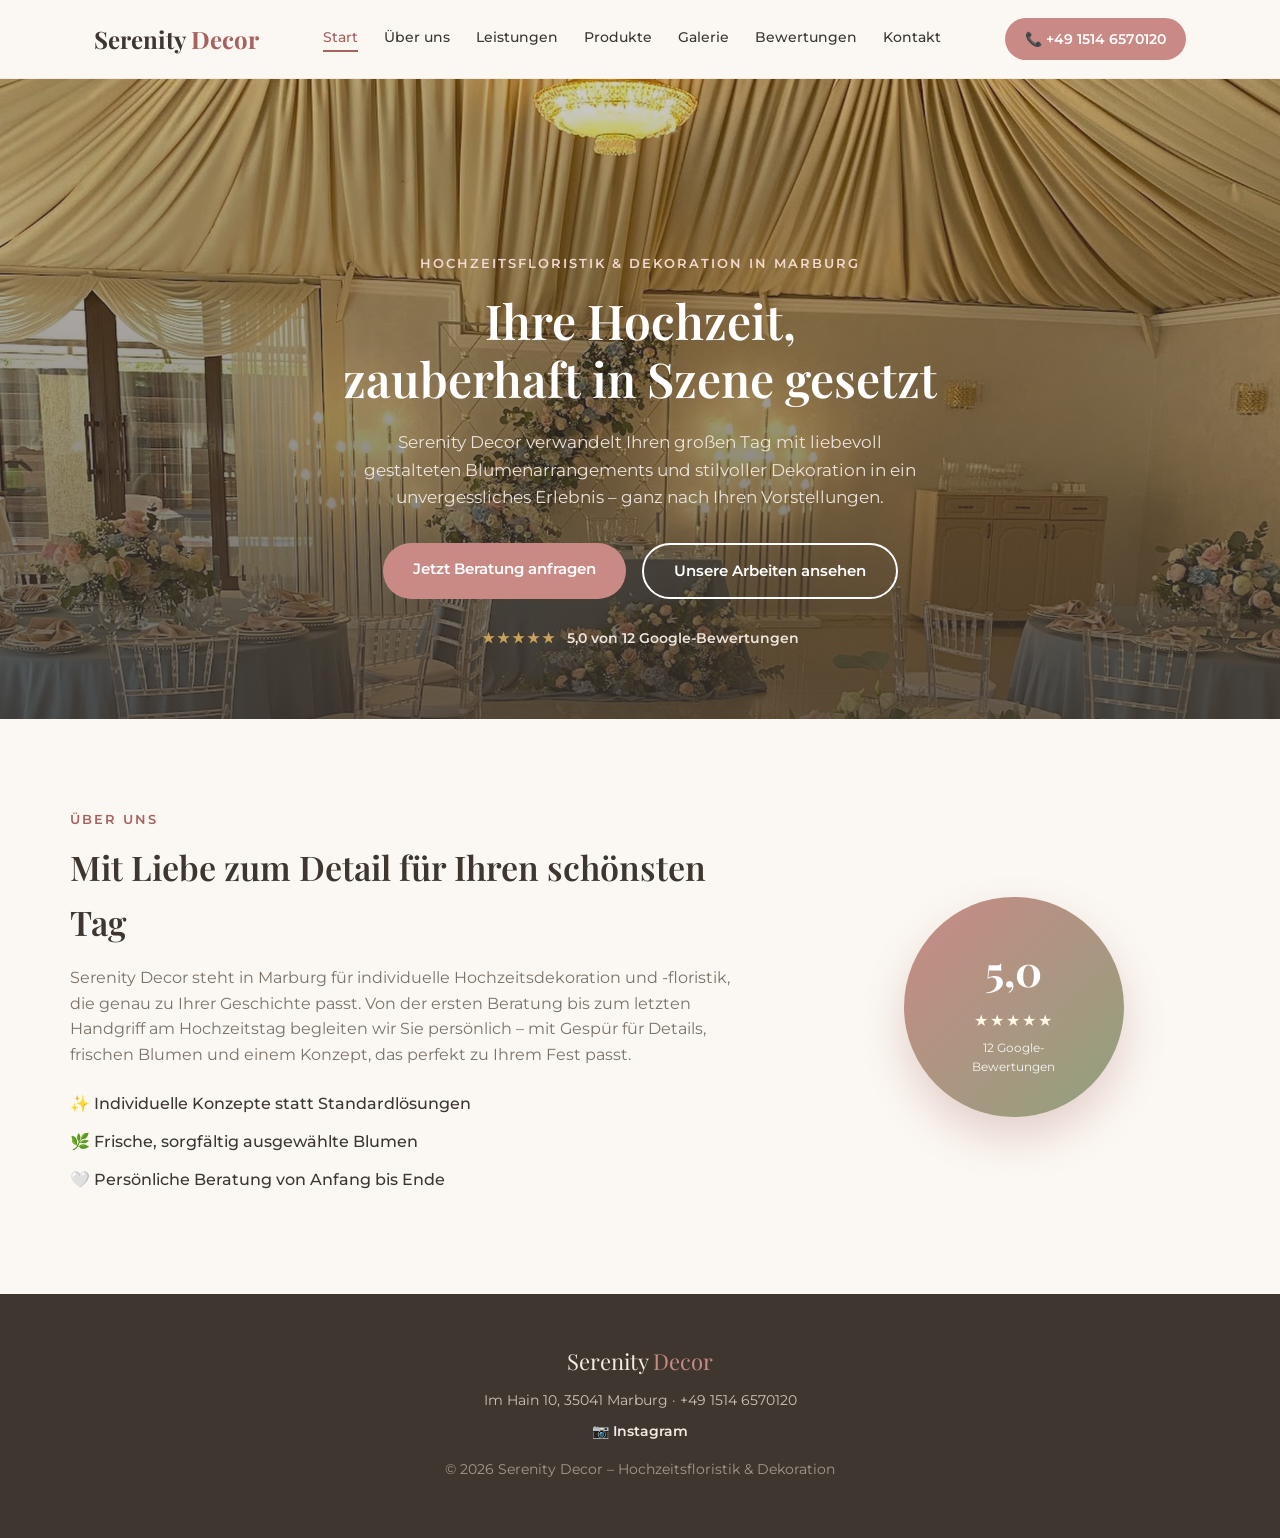
==== commit 93e38058: "Add Produkte page with tablecloth and napkin rental listings Adds a new products section (Serenity g" ====
--- a/index.html
+++ b/index.html
@@ -17,6 +17,7 @@
       <a class="nav-link active" href="index.html">Start</a>
       <a class="nav-link" href="#ueber-uns">Über uns</a>
       <a class="nav-link" href="leistungen.html">Leistungen</a>
+      <a class="nav-link" href="produkte.html">Produkte</a>
       <a class="nav-link" href="galerie.html">Galerie</a>
       <a class="nav-link" href="bewertungen.html">Bewertungen</a>
       <a class="nav-link" href="kontakt.html">Kontakt</a>
--- a/style.css
+++ b/style.css
@@ -170,6 +170,49 @@
 .ph-4 { background: linear-gradient(135deg, #ece1f0, #d3b8dd); }
 .ph-5 { background: linear-gradient(135deg, #fde3e9, #f3b8c6); }
 .ph-6 { background: linear-gradient(135deg, #dfeee8, #b3d8c9); }
+.products { padding: 90px 24px; min-height: calc(100vh - 74px); }
+.products h2 { font-size: 34px; max-width: 600px; margin: 0 auto 10px; }
+.products-note { max-width: 560px; margin: 0 auto 50px; font-size: 14px; }
+.product-card {
+  max-width: 1140px;
+  margin: 0 auto 32px;
+  background: #fff;
+  border-radius: 24px;
+  box-shadow: 0 10px 30px rgba(62, 54, 47, 0.06);
+  padding: 40px;
+  display: grid;
+  grid-template-columns: 0.85fr 1.15fr;
+  gap: 50px;
+  align-items: center;
+}
+.product-card.reverse .product-visual { order: 2; }
+.product-card.reverse .product-details { order: 1; }
+.product-visual {
+  aspect-ratio: 1 / 1;
+  border-radius: 50%;
+  display: flex;
+  align-items: flex-end;
+  justify-content: center;
+  padding-bottom: 24px;
+  box-shadow: 0 20px 40px rgba(62, 54, 47, 0.15);
+}
+.product-card.napkin-card .product-visual { border-radius: 18px; }
+.product-visual-label {
+  background: rgba(255, 255, 255, 0.88);
+  color: var(--charcoal);
+  font-size: 13px;
+  font-weight: 600;
+  padding: 6px 14px;
+  border-radius: 20px;
+}
+.ph-serenity { background: linear-gradient(135deg, #aebfd6, #7e93b8); }
+.ph-lila { background: linear-gradient(135deg, #cdbbe3, #a78bc9); }
+.product-details h3 { font-size: 26px; margin-bottom: 8px; }
+.product-tagline { font-size: 15px; margin-bottom: 20px; }
+.product-checklist { list-style: none; padding: 0; margin: 0 0 24px; }
+.product-checklist li { margin-bottom: 10px; font-weight: 500; font-size: 14px; color: var(--charcoal); }
+.product-checklist li::before { content: "✓"; color: var(--sage-dark); font-weight: 700; margin-right: 8px; }
+.product-meta { display: flex; gap: 20px; flex-wrap: wrap; font-size: 13px; font-weight: 600; color: var(--rose-dark); }
 .testimonials { padding: 90px 24px; background: var(--ivory-dark); min-height: calc(100vh - 74px); }
 .testimonials h2 { font-size: 34px; max-width: 600px; margin: 0 auto 24px; }
 .rating-summary { display: flex; gap: 14px; align-items: center; justify-content: center; margin-bottom: 46px; font-weight: 600; }
@@ -199,6 +242,9 @@
   .about-inner { grid-template-columns: 1fr; }
   .about-badge { order: -1; }
   .services-grid { grid-template-columns: repeat(2, 1fr); }
+  .product-card, .product-card.reverse { grid-template-columns: 1fr; padding: 28px; }
+  .product-card .product-visual, .product-card.reverse .product-visual { order: -1; max-width: 260px; margin: 0 auto; }
+  .product-card .product-details, .product-card.reverse .product-details { order: 2; }
   .testimonial-grid { grid-template-columns: 1fr; }
   .contact-inner { grid-template-columns: 1fr; }
 }
